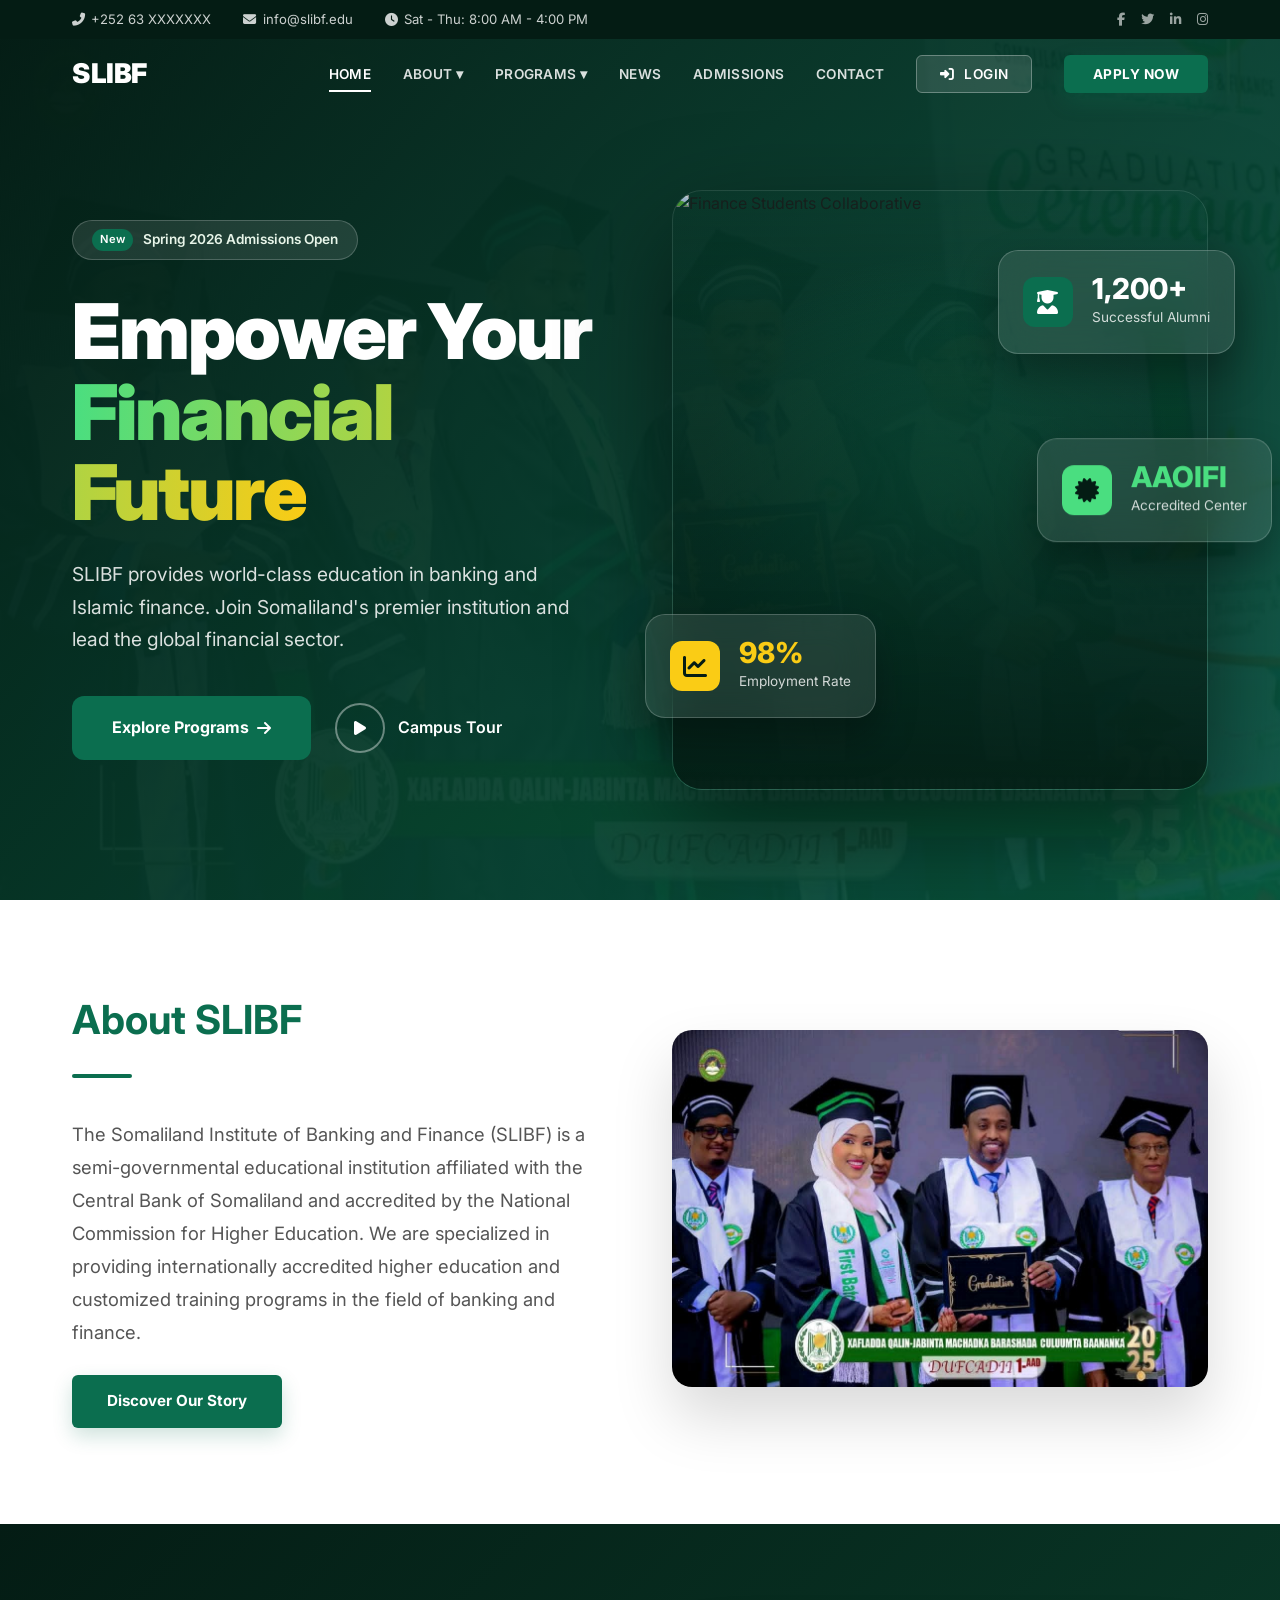
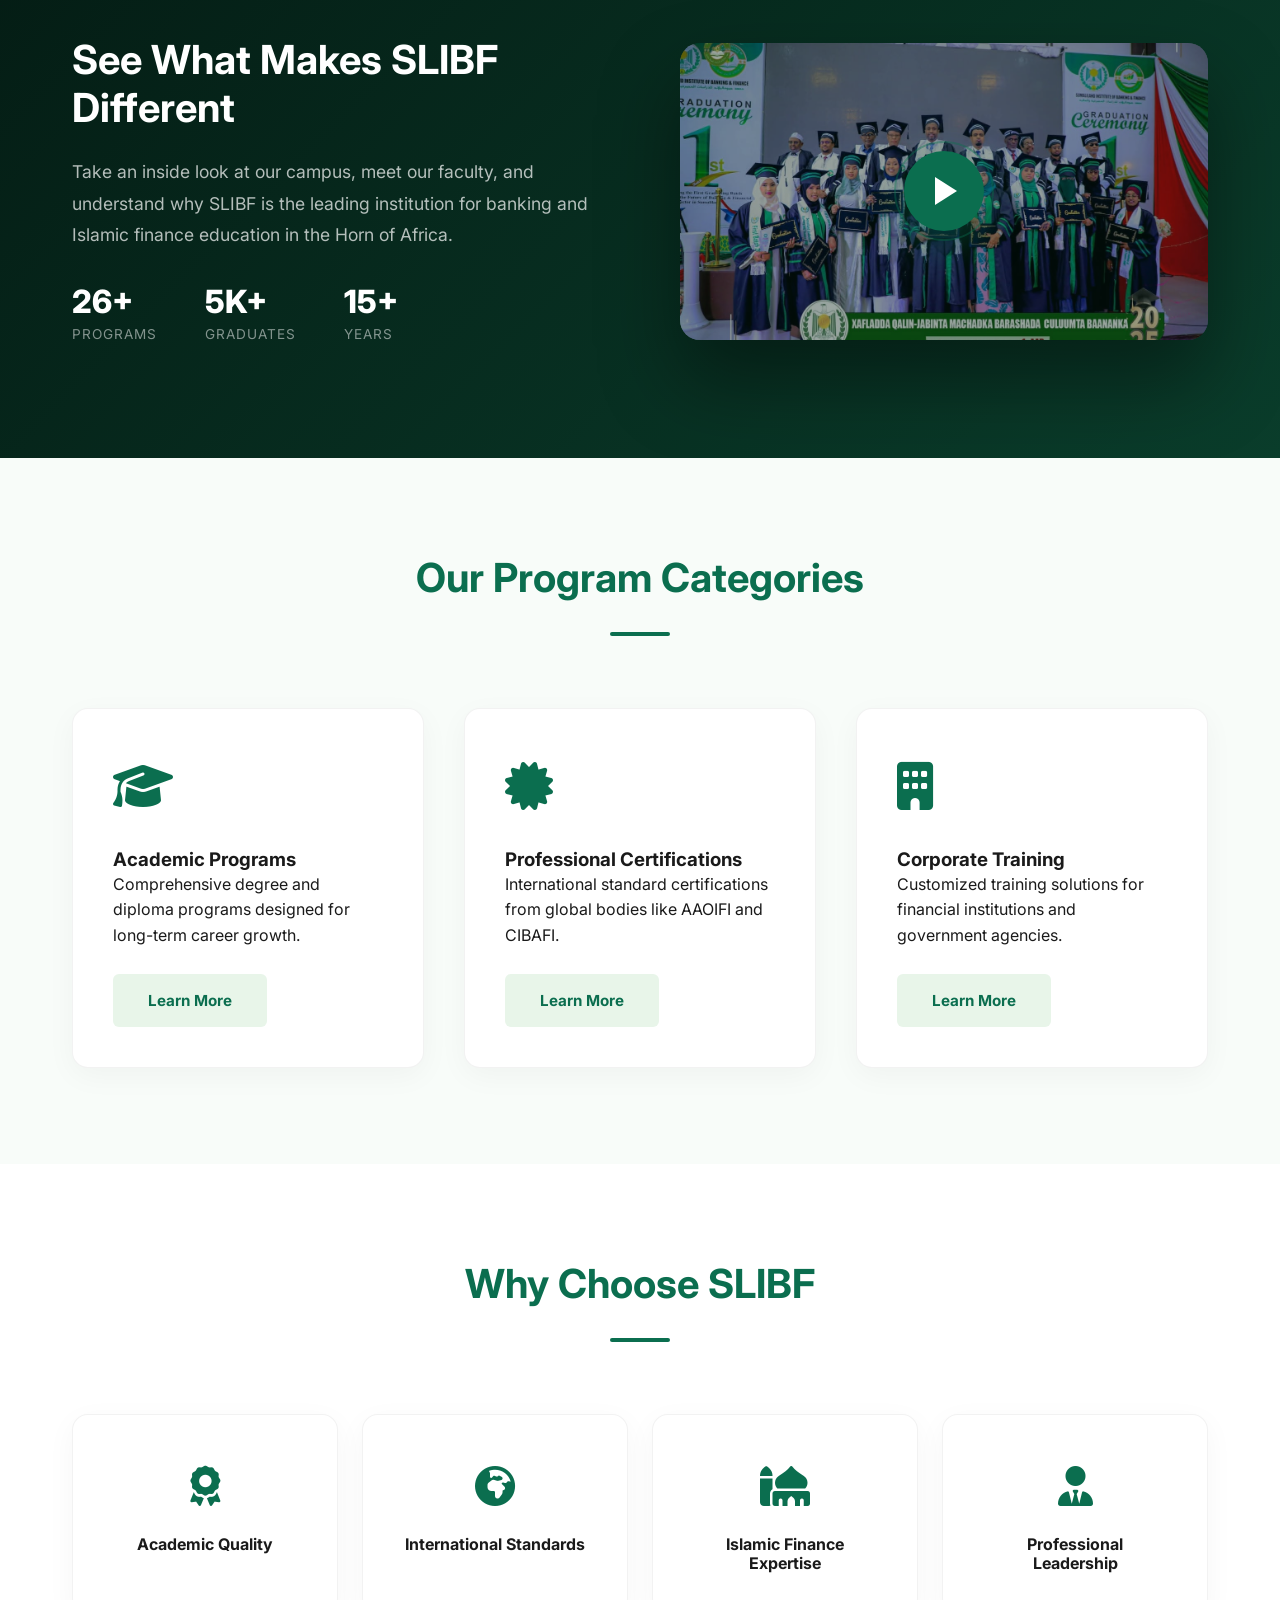
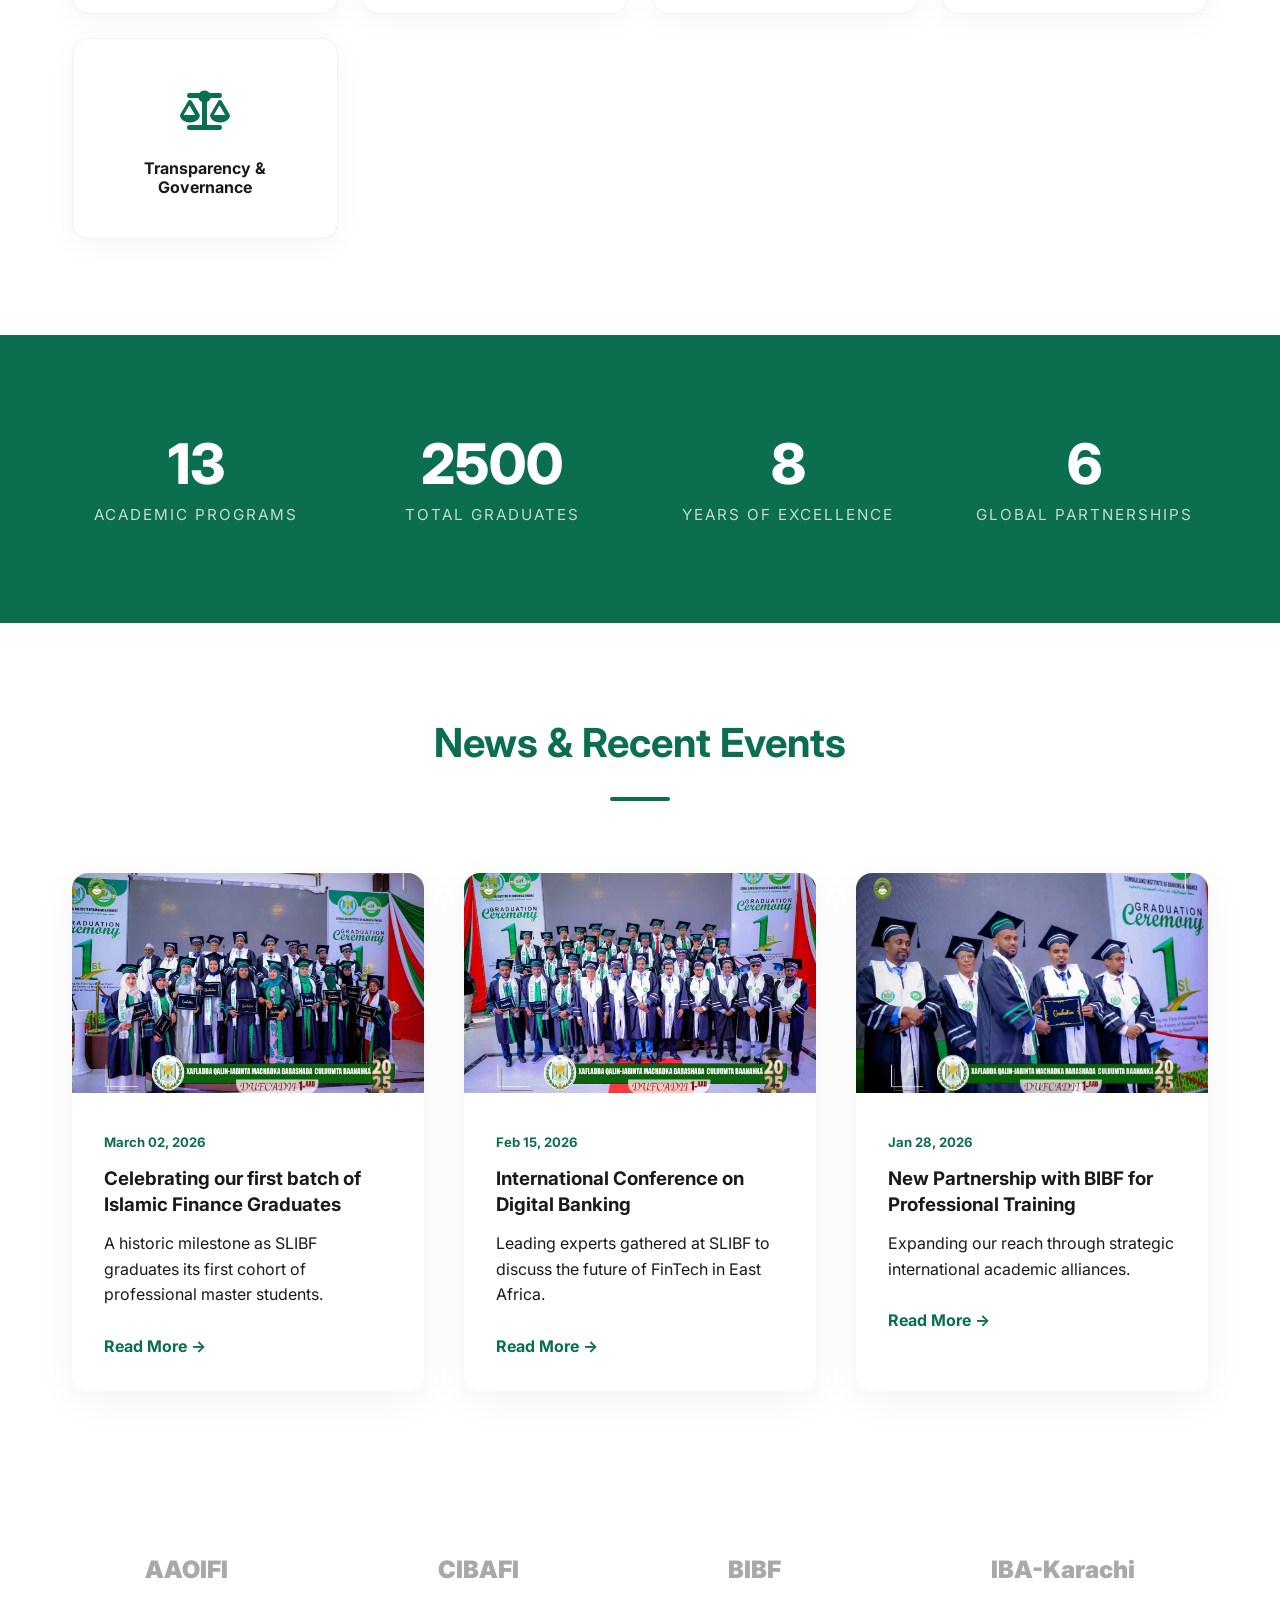
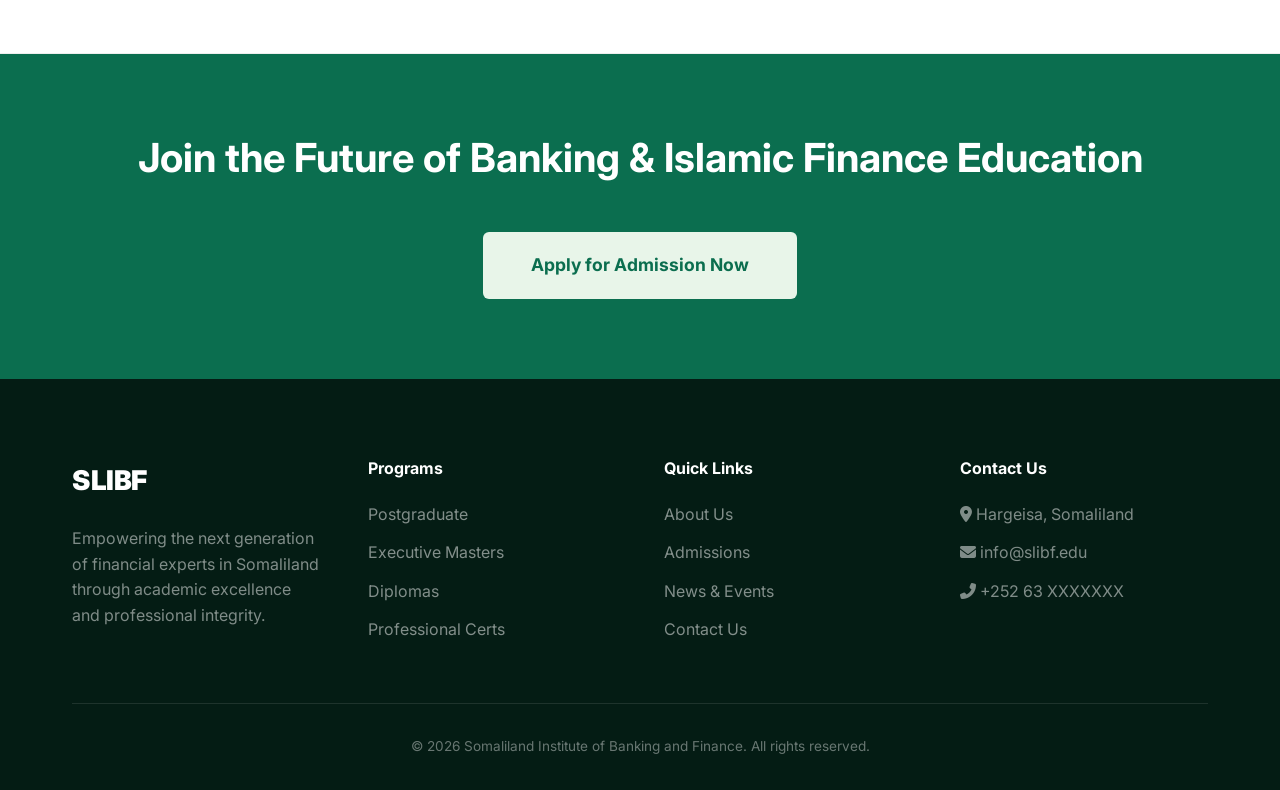
==== index.html @ 8f63d47f "first commit" ====
<!DOCTYPE html>
<html lang="en">

<head>
    <meta charset="UTF-8">
    <meta name="viewport" content="width=device-width, initial-scale=1.0">
    <title>SLIBF | Somaliland Institute of Banking and Finance</title>
    <meta name="description"
        content="Empowering Excellence in Banking & Finance. SLIBF provides professional academic programs and international certifications in Somaliland.">
    <link rel="stylesheet" href="css/style.css">
    <!-- Google Fonts -->
    <link rel="preconnect" href="https://fonts.googleapis.com">
    <link rel="preconnect" href="https://fonts.gstatic.com" crossorigin>
    <link href="https://fonts.googleapis.com/css2?family=Inter:wght@400;500;600;700;800;900&display=swap"
        rel="stylesheet">
    <!-- Font Awesome -->
    <link rel="stylesheet" href="https://cdnjs.cloudflare.com/ajax/libs/font-awesome/6.5.1/css/all.min.css">
</head>

<body>

    <!-- Utility Top Bar -->
    <div class="top-bar">
        <div class="container top-bar-container">
            <div class="top-bar-info">
                <span><i class="fas fa-phone-alt"></i> +252 63 XXXXXXX</span>
                <span><i class="fas fa-envelope"></i> info@slibf.edu</span>
                <span><i class="fas fa-clock"></i> Sat - Thu: 8:00 AM - 4:00 PM</span>
            </div>
            <div class="top-bar-social">
                <a href="#"><i class="fab fa-facebook-f"></i></a>
                <a href="#"><i class="fab fa-twitter"></i></a>
                <a href="#"><i class="fab fa-linkedin-in"></i></a>
                <a href="#"><i class="fab fa-instagram"></i></a>
            </div>
        </div>
    </div>

    <!-- Navigation -->
    <nav>
        <div class="container nav-container">
            <a href="index.html" class="logo">SLIBF</a>

            <div class="hamburger">
                <span></span>
                <span></span>
                <span></span>
            </div>

            <ul class="nav-links">
                <li class="active"><a href="index.html">Home</a></li>
                <li class="dropdown">
                    <a href="about.html">About ▾</a>
                    <ul class="dropdown-menu">
                        <li><a href="about.html#background">Background</a></li>
                        <li><a href="about.html#vision">Vision & Mission</a></li>
                        <li><a href="about.html#values">Core Values</a></li>
                        <li><a href="about.html#leadership">Leadership</a></li>
                    </ul>
                </li>
                <li class="dropdown">
                    <a href="programs.html">Programs ▾</a>
                    <ul class="dropdown-menu">
                        <li><a href="programs.html#featured">Academic Programs</a></li>
                        <li><a href="#">Professional Certifications</a></li>
                        <li><a href="#">Corporate Training</a></li>
                    </ul>
                </li>
                <li><a href="news.html">News</a></li>
                <li><a href="admissions.html">Admissions</a></li>
                <li><a href="contact.html">Contact</a></li>
                <li><a href="system/login.html" class="btn-login"><i class="fas fa-sign-in-alt"></i> Login</a></li>
                <li><a href="admissions.html" class="btn-apply">Apply Now</a></li>
            </ul>
        </div>
    </nav>

    <!-- Modern Dynamic Hero -->
    <header class="hero-modern">
        <!-- Fallback background image overlay -->
        <div class="hero-bg-layer" style="background: url('images/hero_bg.jpg') no-repeat center center/cover;"></div>

        <div class="container hero-modern-grid">
            <div class="hero-content">
                <div class="hero-badge">
                    <span>New</span> Spring 2026 Admissions Open
                </div>
                <h1>Empower Your <br> <span>Financial Future</span></h1>
                <p>SLIBF provides world-class education in banking and Islamic finance. Join Somaliland's premier
                    institution and lead the global financial sector.</p>
                <div class="hero-actions">
                    <a href="programs.html" class="btn-pulse">
                        Explore Programs <i class="fas fa-arrow-right" style="margin-left:0.5rem"></i>
                    </a>
                    <a href="https://www.youtube.com/watch?v=dQw4w9WgXcQ" target="_blank" class="btn-outline-play"
                        title="Watch Campus Tour">
                        <div class="play-icon"><i class="fas fa-play"></i></div>
                        Campus Tour
                    </a>
                </div>
            </div>

            <div class="hero-visual">
                <div class="circle-bg"></div>
                <!-- Main floating graphic using Unsplash finance photo -->
                <div class="hero-img-box">
                    <img src="https://images.unsplash.com/photo-1554224155-8d04cb21cd6c?auto=format&fit=crop&q=80&w=800"
                        alt="Finance Students Collaborative">
                    <div class="hero-img-overlay"></div>
                </div>

                <!-- Floating Glass Cards -->
                <div class="glass-card-float card-1">
                    <div class="g-card-icon" style="background:var(--primary-color);">
                        <i class="fas fa-user-graduate"></i>
                    </div>
                    <div class="stat-box">
                        <h4>1,200+</h4>
                        <p>Successful Alumni</p>
                    </div>
                </div>

                <div class="glass-card-float card-2">
                    <div class="g-card-icon" style="background:#facc15; color:#041c14;">
                        <i class="fas fa-chart-line"></i>
                    </div>
                    <div class="stat-box">
                        <h4 style="color:#facc15;">98%</h4>
                        <p>Employment Rate</p>
                    </div>
                </div>

                <div class="glass-card-float card-3">
                    <div class="g-card-icon" style="background:#4ade80; color:#041c14;">
                        <i class="fas fa-certificate"></i>
                    </div>
                    <div class="stat-box">
                        <h4 style="color:#4ade80;">AAOIFI</h4>
                        <p>Accredited Center</p>
                    </div>
                </div>
            </div>
        </div>
    </header>

    <!-- About Preview -->
    <section class="about-preview">
        <div class="container">
            <div style="display: grid; grid-template-columns: 1fr 1fr; gap: 4rem; align-items: center;">
                <div class="reveal">
                    <div class="section-title" style="text-align: left; margin-bottom: 2rem;">
                        <h2>About SLIBF</h2>
                        <span></span>
                    </div>
                    <p style="font-size: 1.15rem; color: var(--text-muted); line-height: 1.8;">
                        The Somaliland Institute of Banking and Finance (SLIBF) is a semi-governmental educational
                        institution affiliated with the Central Bank of Somaliland and accredited by the National
                        Commission for Higher Education. We are specialized in providing internationally accredited
                        higher education and customized training programs in the field of banking and finance.
                    </p>
                    <br>
                    <a href="about.html" class="btn btn-primary">Discover Our Story</a>
                </div>
                <div class="reveal">
                    <img src="images/about_img.jpg" alt="SLIBF Celebration"
                        style="width: 100%; border-radius: 20px; box-shadow: 0 30px 60px rgba(0,0,0,0.15);">
                </div>
            </div>
        </div>
    </section>

    <!-- Video Section -->
    <section class="video-section">
        <div class="container">
            <div class="video-wrapper">
                <div class="video-text reveal">
                    <h2>See What Makes SLIBF Different</h2>
                    <p>Take an inside look at our campus, meet our faculty, and understand why SLIBF is the leading
                        institution for banking and Islamic finance education in the Horn of Africa.</p>
                    <div class="video-stats">
                        <div class="video-stat">
                            <h3>26+</h3>
                            <p>Programs</p>
                        </div>
                        <div class="video-stat">
                            <h3>5K+</h3>
                            <p>Graduates</p>
                        </div>
                        <div class="video-stat">
                            <h3>15+</h3>
                            <p>Years</p>
                        </div>
                    </div>
                </div>
                <div class="video-container reveal" id="videoPlayer" onclick="playVideo(this)">
                    <img src="images/graduates.jpg" alt="SLIBF Campus Tour" class="video-thumbnail">
                    <div class="video-overlay">
                        <div class="play-btn-ring"></div>
                        <div class="play-btn"></div>
                    </div>
                </div>
            </div>
        </div>
    </section>

    <!-- Program Categories -->
    <section style="background-color: #f8fcf9;">
        <div class="container">
            <div class="section-title">
                <h2>Our Program Categories</h2>
                <span></span>
            </div>
            <div class="news-grid">
                <div class="card reveal">
                    <div class="card-content">
                        <div style="font-size: 3rem; margin-bottom: 1.5rem; color: var(--primary-color);"><i
                                class="fas fa-graduation-cap"></i></div>
                        <h3>Academic Programs</h3>
                        <p>Comprehensive degree and diploma programs designed for long-term career growth.</p>
                        <br>
                        <a href="programs.html" class="btn btn-secondary">Learn More</a>
                    </div>
                </div>
                <div class="card reveal">
                    <div class="card-content">
                        <div style="font-size: 3rem; margin-bottom: 1.5rem; color: var(--primary-color);"><i
                                class="fas fa-certificate"></i></div>
                        <h3>Professional Certifications</h3>
                        <p>International standard certifications from global bodies like AAOIFI and CIBAFI.</p>
                        <br>
                        <a href="#" class="btn btn-secondary">Learn More</a>
                    </div>
                </div>
                <div class="card reveal">
                    <div class="card-content">
                        <div style="font-size: 3rem; margin-bottom: 1.5rem; color: var(--primary-color);"><i
                                class="fas fa-building"></i></div>
                        <h3>Corporate Training</h3>
                        <p>Customized training solutions for financial institutions and government agencies.</p>
                        <br>
                        <a href="#" class="btn btn-secondary">Learn More</a>
                    </div>
                </div>
            </div>
        </div>
    </section>

    <!-- Why Choose SLIBF -->
    <section>
        <div class="container">
            <div class="section-title">
                <h2>Why Choose SLIBF</h2>
                <span></span>
            </div>
            <div class="values-grid">
                <div class="card reveal" style="padding: 2.5rem; text-align: center;">
                    <div style="font-size: 2.5rem; margin-bottom: 1rem; color: var(--primary-color);"><i
                            class="fas fa-award"></i></div>
                    <h4>Academic Quality</h4>
                </div>
                <div class="card reveal" style="padding: 2.5rem; text-align: center;">
                    <div style="font-size: 2.5rem; margin-bottom: 1rem; color: var(--primary-color);"><i
                            class="fas fa-globe-africa"></i></div>
                    <h4>International Standards</h4>
                </div>
                <div class="card reveal" style="padding: 2.5rem; text-align: center;">
                    <div style="font-size: 2.5rem; margin-bottom: 1rem; color: var(--primary-color);"><i
                            class="fas fa-mosque"></i></div>
                    <h4>Islamic Finance Expertise</h4>
                </div>
                <div class="card reveal" style="padding: 2.5rem; text-align: center;">
                    <div style="font-size: 2.5rem; margin-bottom: 1rem; color: var(--primary-color);"><i
                            class="fas fa-user-tie"></i></div>
                    <h4>Professional Leadership</h4>
                </div>
                <div class="card reveal" style="padding: 2.5rem; text-align: center;">
                    <div style="font-size: 2.5rem; margin-bottom: 1rem; color: var(--primary-color);"><i
                            class="fas fa-balance-scale"></i></div>
                    <h4>Transparency & Governance</h4>
                </div>
            </div>
        </div>
    </section>

    <!-- Statistics Section -->
    <section class="stats-section">
        <div class="container">
            <div class="stats-grid">
                <div class="stat-card reveal" data-target="26">
                    <h2 class="count">0</h2>
                    <p>Academic Programs</p>
                </div>
                <div class="stat-card reveal" data-target="5000">
                    <h2 class="count">0</h2>
                    <p>Total Graduates</p>
                </div>
                <div class="stat-card reveal" data-target="15">
                    <h2 class="count">0</h2>
                    <p>Years of Excellence</p>
                </div>
                <div class="stat-card reveal" data-target="12">
                    <h2 class="count">0</h2>
                    <p>Global Partnerships</p>
                </div>
            </div>
        </div>
    </section>

    <!-- News & Events -->
    <section>
        <div class="container">
            <div class="section-title">
                <h2>News & Recent Events</h2>
                <span></span>
            </div>
            <div class="news-grid">
                <article class="news-card reveal">
                    <img src="images/graduates.jpg" class="news-img" alt="Graduation Event">
                    <div class="news-content">
                        <span class="news-date">March 02, 2026</span>
                        <h3>Celebrating our first batch of Islamic Finance Graduates</h3>
                        <p>A historic milestone as SLIBF graduates its first cohort of professional master students.</p>
                        <br>
                        <a href="news.html"
                            style="color: var(--primary-color); font-weight: 700; text-decoration: none;">Read More
                            →</a>
                    </div>
                </article>
                <article class="news-card reveal">
                    <img src="images/faculty.jpg" class="news-img" alt="Conference">
                    <div class="news-content">
                        <span class="news-date">Feb 15, 2026</span>
                        <h3>International Conference on Digital Banking</h3>
                        <p>Leading experts gathered at SLIBF to discuss the future of FinTech in East Africa.</p>
                        <br>
                        <a href="news.html"
                            style="color: var(--primary-color); font-weight: 700; text-decoration: none;">Read More
                            →</a>
                    </div>
                </article>
                <article class="news-card reveal">
                    <img src="images/hero_bg.jpg" class="news-img" alt="Partnership">
                    <div class="news-content">
                        <span class="news-date">Jan 28, 2026</span>
                        <h3>New Partnership with BIBF for Professional Training</h3>
                        <p>Expanding our reach through strategic international academic alliances.</p>
                        <br>
                        <a href="news.html"
                            style="color: var(--primary-color); font-weight: 700; text-decoration: none;">Read More
                            →</a>
                    </div>
                </article>
            </div>
        </div>
    </section>

    <!-- Accreditation -->
    <section class="partners-section">
        <div class="container">
            <div class="partners-flex">
                <div class="partner-logo">AAOIFI</div>
                <div class="partner-logo">CIBAFI</div>
                <div class="partner-logo">BIBF</div>
                <div class="partner-logo">IBA-Karachi</div>
            </div>
        </div>
    </section>

    <!-- CTA Banner -->
    <section style="background-color: var(--primary-color); padding: 5rem 0; color: #fff; text-align: center;">
        <div class="container">
            <h2 style="font-size: 2.5rem; margin-bottom: 1.5rem;">Join the Future of Banking & Islamic Finance Education
            </h2>
            <br>
            <a href="admissions.html" class="btn btn-secondary" style="padding: 1.2rem 3rem; font-size: 1.1rem;">Apply
                for Admission Now</a>
        </div>
    </section>

    <!-- Footer -->
    <footer>
        <div class="container">
            <div class="footer-grid">
                <div class="footer-about">
                    <a href="index.html" class="logo" style="color: #fff;">SLIBF</a>
                    <p style="margin-top: 1.5rem; opacity: 0.7;">Empowering the next generation of financial experts in
                        Somaliland through academic excellence and professional integrity.</p>
                </div>
                <div class="footer-links">
                    <h4>Programs</h4>
                    <ul>
                        <li><a href="programs.html#postgraduate">Postgraduate</a></li>
                        <li><a href="programs.html#executive">Executive Masters</a></li>
                        <li><a href="programs.html#diplomas">Diplomas</a></li>
                        <li><a href="#">Professional Certs</a></li>
                    </ul>
                </div>
                <div class="footer-links">
                    <h4>Quick Links</h4>
                    <ul>
                        <li><a href="about.html">About Us</a></li>
                        <li><a href="admissions.html">Admissions</a></li>
                        <li><a href="news.html">News & Events</a></li>
                        <li><a href="contact.html">Contact Us</a></li>
                    </ul>
                </div>
                <div class="footer-links">
                    <h4>Contact Us</h4>
                    <p style="opacity: 0.7; margin-bottom: 0.8rem;"><i class="fas fa-map-marker-alt"></i> Hargeisa,
                        Somaliland</p>
                    <p style="opacity: 0.7; margin-bottom: 0.8rem;"><i class="fas fa-envelope"></i> info@slibf.edu</p>
                    <p style="opacity: 0.7;"><i class="fas fa-phone-alt"></i> +252 63 XXXXXXX</p>
                </div>
            </div>
            <div class="footer-bottom">
                &copy; 2026 Somaliland Institute of Banking and Finance. All rights reserved.
            </div>
        </div>
    </footer>

    <script src="js/script.js"></script>
</body>

</html>
---- css/style.css ----
/* 
  SLIBF - Main Style Sheet
  Design: Premium Institutional · Executive Level
  Primary Color: #0B6E4F
*/

:root {
    --primary-color: #0B6E4F;
    --primary-dark: #064a35;
    --secondary-color: #ffffff;
    --accent-color: #e8f5e9;
    --text-main: #1a1a1a;
    --text-muted: #555;
    --bg-light: #ffffff;
    --glass-bg: rgba(255, 255, 255, 0.1);
    --glass-border: rgba(255, 255, 255, 0.2);
    --transition: all 0.4s cubic-bezier(0.4, 0, 0.2, 1);
}

* {
    margin: 0;
    padding: 0;
    box-sizing: border-box;
}

html {
    scroll-behavior: smooth;
}

body {
    font-family: 'Inter', -apple-system, BlinkMacSystemFont, 'Segoe UI', Roboto, sans-serif;
    color: var(--text-main);
    background-color: var(--bg-light);
    line-height: 1.6;
    overflow-x: hidden;
}

/* ======================================
   LAYOUT
   ====================================== */
.container {
    max-width: 1200px;
    margin: 0 auto;
    padding: 0 2rem;
}

section {
    padding: 6rem 0;
}

h1,
h2,
h3,
h4 {
    font-weight: 700;
    line-height: 1.2;
}

/* ======================================
   UTILITY TOP BAR (Fixed)
   ====================================== */
.top-bar {
    position: fixed;
    top: 0;
    width: 100%;
    z-index: 1001;
    background-color: #041c14;
    color: rgba(255, 255, 255, 0.8);
    padding: 0.55rem 0;
    font-size: 0.82rem;
    transition: transform 0.4s ease;
}

.top-bar-container {
    display: flex;
    justify-content: space-between;
    align-items: center;
}

.top-bar-info {
    display: flex;
    gap: 2rem;
}

.top-bar-info span {
    display: flex;
    align-items: center;
    gap: 0.4rem;
}

.top-bar-social {
    display: flex;
    gap: 1rem;
}

.top-bar-social a {
    color: rgba(255, 255, 255, 0.6);
    text-decoration: none;
    font-weight: 600;
    transition: var(--transition);
}

.top-bar-social a:hover {
    color: #fff;
}

/* ======================================
   NAVBAR (Fixed, below top-bar)
   ====================================== */
nav {
    position: fixed;
    top: 36px;
    width: 100%;
    z-index: 1000;
    padding: 1rem 0;
    background: transparent;
    transition: all 0.5s cubic-bezier(0.4, 0, 0.2, 1);
}

nav.scrolled {
    top: 0;
    background: rgba(255, 255, 255, 0.98);
    backdrop-filter: blur(20px);
    -webkit-backdrop-filter: blur(20px);
    padding: 0.7rem 0;
    box-shadow: 0 4px 30px rgba(0, 0, 0, 0.06);
}

.nav-container {
    display: flex;
    justify-content: space-between;
    align-items: center;
}

.logo {
    font-size: 1.7rem;
    font-weight: 900;
    color: #ffffff;
    text-decoration: none;
    letter-spacing: -0.5px;
    transition: var(--transition);
    flex-shrink: 0;
}

nav.scrolled .logo {
    color: var(--primary-color);
}

/* Nav Links */
.nav-links {
    display: flex;
    list-style: none;
    gap: 2rem;
    align-items: center;
}

.nav-links>li>a {
    text-decoration: none;
    color: rgba(255, 255, 255, 0.85);
    font-weight: 600;
    font-size: 0.85rem;
    text-transform: uppercase;
    letter-spacing: 0.3px;
    padding: 0.6rem 0;
    transition: var(--transition);
    position: relative;
    white-space: nowrap;
}

.nav-links>li>a::after {
    content: '';
    position: absolute;
    width: 0;
    height: 2px;
    bottom: 0;
    left: 0;
    background-color: #fff;
    transition: var(--transition);
}

.nav-links>li>a:hover::after,
.nav-links>li.active>a::after {
    width: 100%;
}

nav.scrolled .nav-links>li>a {
    color: var(--text-main);
}

nav.scrolled .nav-links>li>a::after {
    background-color: var(--primary-color);
}

.nav-links>li>a:hover,
.nav-links>li.active>a {
    color: #fff;
}

nav.scrolled .nav-links>li>a:hover,
nav.scrolled .nav-links>li.active>a {
    color: var(--primary-color);
}

/* Dropdown Logic */
.dropdown {
    position: relative;
}

.dropdown-menu {
    position: absolute;
    top: calc(100% + 10px);
    left: -10px;
    background: #fff;
    min-width: 260px;
    box-shadow: 0 20px 60px rgba(0, 0, 0, 0.12);
    border-radius: 10px;
    padding: 0.8rem 0;
    opacity: 0;
    visibility: hidden;
    transform: translateY(10px);
    transition: all 0.3s cubic-bezier(0.4, 0, 0.2, 1);
    list-style: none;
    border-top: 3px solid var(--primary-color);
    z-index: 999;
}

.dropdown:hover .dropdown-menu {
    opacity: 1;
    visibility: visible;
    transform: translateY(0);
}

.dropdown-menu li a {
    padding: 0.75rem 1.5rem;
    display: block;
    color: var(--text-muted) !important;
    font-size: 0.85rem;
    text-transform: none !important;
    font-weight: 500;
    letter-spacing: 0 !important;
    text-decoration: none;
    transition: var(--transition);
}

.dropdown-menu li a::after {
    display: none !important;
}

.dropdown-menu li a:hover {
    background: var(--accent-color);
    color: var(--primary-color) !important;
    padding-left: 2rem;
}

/* Login Button in Nav */
.btn-login {
    background-color: rgba(255, 255, 255, 0.12) !important;
    color: #fff !important;
    padding: 0.65rem 1.4rem !important;
    border-radius: 6px;
    font-weight: 600 !important;
    border: 1px solid rgba(255, 255, 255, 0.3) !important;
    transition: var(--transition);
    text-transform: uppercase !important;
    letter-spacing: 0.5px !important;
    backdrop-filter: blur(5px);
}

.btn-login:hover {
    background-color: rgba(255, 255, 255, 0.25) !important;
    border-color: rgba(255, 255, 255, 0.5) !important;
}

.btn-login i {
    margin-right: 0.4rem;
}

nav.scrolled .btn-login {
    background-color: transparent !important;
    color: var(--primary-color) !important;
    border: 1px solid var(--primary-color) !important;
}

nav.scrolled .btn-login:hover {
    background-color: var(--primary-color) !important;
    color: #fff !important;
}

.btn-login::after {
    display: none !important;
}

/* Apply Now CTA Button in Nav */
.btn-apply {
    background-color: var(--primary-color) !important;
    color: #fff !important;
    padding: 0.7rem 1.8rem !important;
    border-radius: 6px;
    font-weight: 700 !important;
    box-shadow: 0 8px 20px rgba(11, 110, 79, 0.25);
    transition: var(--transition);
    border: none;
    text-transform: uppercase !important;
    letter-spacing: 0.5px !important;
}

.btn-apply:hover {
    transform: translateY(-2px);
    box-shadow: 0 12px 30px rgba(11, 110, 79, 0.45);
    background-color: #0d835e !important;
}

.btn-apply::after {
    display: none !important;
}

/* ======================================
   MOBILE MENU
   ====================================== */
.hamburger {
    display: none;
    cursor: pointer;
    flex-direction: column;
    gap: 5px;
}

.hamburger span {
    display: block;
    width: 28px;
    height: 3px;
    background-color: #fff;
    border-radius: 3px;
    transition: var(--transition);
}

nav.scrolled .hamburger span {
    background-color: var(--primary-color);
}

/* ======================================
   HERO SECTION (Modern Dynamic)
   ====================================== */
.hero-modern {
    position: relative;
    min-height: 100vh;
    display: flex;
    align-items: center;
    overflow: hidden;
    background: #041c14;
    padding-top: 80px;
    /* Space for nav */
}

.hero-bg-layer {
    position: absolute;
    inset: 0;
    opacity: 0.25;
}

.hero-modern::before {
    content: '';
    position: absolute;
    inset: 0;
    background: linear-gradient(135deg, rgba(4, 28, 20, 0.98) 0%, rgba(11, 110, 79, 0.7) 100%);
    z-index: 1;
}

.hero-modern-grid {
    position: relative;
    z-index: 2;
    display: grid;
    grid-template-columns: 1fr 1fr;
    gap: 4rem;
    align-items: center;
}

.hero-content {
    color: #fff;
    animation: fadeUp 1s ease forwards;
}

.hero-badge {
    display: inline-flex;
    align-items: center;
    gap: 0.6rem;
    background: rgba(255, 255, 255, 0.1);
    backdrop-filter: blur(10px);
    border: 1px solid rgba(255, 255, 255, 0.2);
    padding: 0.5rem 1.2rem;
    border-radius: 50px;
    font-size: 0.85rem;
    font-weight: 600;
    margin-bottom: 2rem;
    color: var(--accent-color);
}

.hero-badge span {
    background: var(--primary-color);
    padding: 2px 8px;
    border-radius: 20px;
    font-size: 0.7rem;
    color: #fff;
}

.hero-content h1 {
    font-size: 4.8rem;
    font-weight: 900;
    line-height: 1.05;
    margin-bottom: 1.5rem;
    letter-spacing: -2px;
}

.hero-content h1 span {
    background: linear-gradient(90deg, #4ade80, #facc15);
    -webkit-background-clip: text;
    background-clip: text;
    -webkit-text-fill-color: transparent;
}

.hero-content p {
    font-size: 1.2rem;
    color: rgba(255, 255, 255, 0.85);
    margin-bottom: 2.5rem;
    line-height: 1.7;
    max-width: 500px;
}

.hero-actions {
    display: flex;
    gap: 1.5rem;
    align-items: center;
}

.btn-pulse {
    position: relative;
    display: inline-flex;
    align-items: center;
    background: var(--primary-color);
    color: #fff;
    padding: 1.2rem 2.5rem;
    border-radius: 12px;
    font-weight: 700;
    text-decoration: none;
    transition: all 0.3s;
    overflow: hidden;
}

.btn-pulse:hover {
    transform: translateY(-3px);
    box-shadow: 0 15px 30px rgba(11, 110, 79, 0.4);
    background: #0d835e;
    color: #fff;
}

.btn-outline-play {
    display: inline-flex;
    align-items: center;
    gap: 0.8rem;
    color: #fff;
    text-decoration: none;
    font-weight: 600;
    transition: var(--transition);
}

.btn-outline-play .play-icon {
    width: 50px;
    height: 50px;
    border-radius: 50%;
    border: 2px solid rgba(255, 255, 255, 0.4);
    display: flex;
    align-items: center;
    justify-content: center;
    transition: var(--transition);
}

.btn-outline-play:hover {
    color: #4ade80;
}

.btn-outline-play:hover .play-icon {
    border-color: #4ade80;
    box-shadow: 0 0 20px rgba(74, 222, 128, 0.4);
}

.hero-visual {
    position: relative;
    height: 600px;
    display: flex;
    justify-content: center;
    align-items: center;
}

.hero-visual .circle-bg {
    position: absolute;
    width: 480px;
    height: 480px;
    border-radius: 50%;
    background: radial-gradient(circle, rgba(11, 110, 79, 0.45) 0%, transparent 70%);
    animation: breathe 6s infinite alternate;
}

.hero-img-box {
    width: 100%;
    height: 100%;
    border-radius: 30px;
    overflow: hidden;
    position: relative;
    z-index: 2;
    border: 1px solid rgba(255, 255, 255, 0.1);
    box-shadow: 0 40px 100px rgba(0, 0, 0, 0.5);
}

.hero-img-box img {
    width: 100%;
    height: 100%;
    object-fit: cover;
    opacity: 0.8;
}

.hero-img-overlay {
    position: absolute;
    inset: 0;
    background: linear-gradient(0deg, rgba(4, 28, 20, 0.9) 0%, transparent 100%);
}

.glass-card-float {
    position: absolute;
    background: rgba(255, 255, 255, 0.1);
    backdrop-filter: blur(20px);
    border: 1px solid rgba(255, 255, 255, 0.2);
    border-radius: 20px;
    padding: 1.5rem;
    color: #fff;
    display: flex;
    align-items: center;
    gap: 1.2rem;
    box-shadow: 0 20px 40px rgba(0, 0, 0, 0.3);
    animation: float 4s infinite ease-in-out alternate;
    z-index: 5;
}

.g-card-icon {
    width: 50px;
    height: 50px;
    border-radius: 12px;
    display: flex;
    align-items: center;
    justify-content: center;
    font-size: 1.5rem;
}

.glass-card-float.card-1 {
    top: 10%;
    right: -5%;
    animation-delay: 0s;
}

.glass-card-float.card-2 {
    bottom: 12%;
    left: -5%;
    animation-delay: -2s;
}

.glass-card-float.card-3 {
    top: 50%;
    right: -12%;
    transform: translateY(-50%);
    animation-delay: -1s;
}

.stat-box h4 {
    font-size: 1.8rem;
    font-weight: 800;
    color: #fff;
    line-height: 1;
    margin-bottom: 0.2rem;
}

.stat-box p {
    font-size: 0.85rem;
    color: rgba(255, 255, 255, 0.8);
    margin: 0;
    white-space: nowrap;
}

@keyframes float {
    0% {
        transform: translateY(0px);
    }

    100% {
        transform: translateY(-15px);
    }
}

@keyframes fadeUp {
    from {
        opacity: 0;
        transform: translateY(30px);
    }

    to {
        opacity: 1;
        transform: translateY(0);
    }
}

@keyframes breathe {
    from {
        transform: scale(1);
        opacity: 0.5;
    }

    to {
        transform: scale(1.1);
        opacity: 1;
    }
}

@media(max-width: 992px) {
    .hero-modern {
        padding-bottom: 4rem;
    }

    .hero-modern-grid {
        grid-template-columns: 1fr;
        text-align: center;
    }

    .hero-content {
        display: flex;
        flex-direction: column;
        align-items: center;
    }

    .hero-content h1 {
        font-size: 3.5rem;
    }

    .hero-content p {
        margin: 0 auto 2.5rem;
    }

    .hero-actions {
        justify-content: center;
    }

    .hero-visual {
        display: none;
    }
}

/* ======================================
   INNER PAGE HERO
   ====================================== */
.page-hero {
    padding: 10rem 0 5rem;
    background: linear-gradient(rgba(4, 28, 20, 0.92), rgba(4, 28, 20, 0.85)), url('../images/hero_bg.jpg') center/cover;
    color: white;
    text-align: center;
}

.page-hero h1 {
    font-size: 3rem;
}

.breadcrumb {
    margin-top: 1.2rem;
    font-size: 0.9rem;
    opacity: 0.7;
}

.breadcrumb a {
    color: white;
    text-decoration: none;
}

/* ======================================
   SECTION HEADINGS
   ====================================== */
.section-title {
    text-align: center;
    margin-bottom: 4rem;
}

.section-title h2 {
    font-size: 2.5rem;
    color: var(--primary-color);
    margin-bottom: 1rem;
}

.section-title span {
    display: inline-block;
    width: 60px;
    height: 4px;
    background: var(--primary-color);
    border-radius: 2px;
}

/* ======================================
   BUTTONS
   ====================================== */
.btn {
    display: inline-block;
    padding: 0.9rem 2.2rem;
    border-radius: 6px;
    font-weight: 700;
    text-decoration: none;
    transition: var(--transition);
    border: none;
    cursor: pointer;
    font-size: 0.95rem;
}

.btn-primary {
    background: var(--primary-color);
    color: #fff;
    box-shadow: 0 8px 20px rgba(11, 110, 79, 0.2);
}

.btn-primary:hover {
    transform: translateY(-3px);
    box-shadow: 0 12px 30px rgba(11, 110, 79, 0.4);
    background: #0d835e;
}

.btn-secondary {
    background: var(--accent-color);
    color: var(--primary-color);
}

.btn-secondary:hover {
    background: var(--primary-color);
    color: #fff;
    transform: translateY(-3px);
}

/* ======================================
   CARDS
   ====================================== */
.card-grid {
    display: grid;
    grid-template-columns: repeat(auto-fit, minmax(300px, 1fr));
    gap: 2rem;
}

.card {
    background: white;
    border-radius: 16px;
    box-shadow: 0 8px 30px rgba(0, 0, 0, 0.04);
    transition: var(--transition);
    border: 1px solid rgba(0, 0, 0, 0.05);
    overflow: hidden;
}

.card:hover {
    transform: translateY(-8px);
    box-shadow: 0 20px 50px rgba(0, 0, 0, 0.1);
}

.card-content {
    padding: 2.5rem;
}

/* ======================================
   VALUES GRID
   ====================================== */
.values-grid {
    display: grid;
    grid-template-columns: repeat(auto-fit, minmax(220px, 1fr));
    gap: 1.5rem;
}

/* ======================================
   STATS
   ====================================== */
.stats-section {
    background: var(--primary-color);
    color: white;
    padding: 6rem 0;
}

.stats-grid {
    display: grid;
    grid-template-columns: repeat(auto-fit, minmax(200px, 1fr));
    gap: 3rem;
    text-align: center;
}

.stat-card h2 {
    font-size: 3.5rem;
    font-weight: 800;
    margin-bottom: 0.3rem;
}

.stat-card p {
    font-size: 0.95rem;
    opacity: 0.75;
    text-transform: uppercase;
    letter-spacing: 2px;
}

/* ======================================
   PARTNERS / ACCREDITATION
   ====================================== */
.partners-section {
    padding: 4rem 0;
    background: #fff;
    border-bottom: 1px solid #eee;
}

.partners-flex {
    display: flex;
    justify-content: space-around;
    align-items: center;
    flex-wrap: wrap;
    gap: 4rem;
    opacity: 0.5;
    filter: grayscale(1);
    transition: var(--transition);
}

.partners-flex:hover {
    opacity: 1;
    filter: grayscale(0);
}

.partner-logo {
    font-weight: 900;
    font-size: 1.5rem;
    color: var(--text-muted);
}

/* ======================================
   NEWS CARDS
   ====================================== */
.news-grid {
    display: grid;
    grid-template-columns: repeat(auto-fit, minmax(320px, 1fr));
    gap: 2.5rem;
}

.news-card {
    background: #fff;
    border-radius: 16px;
    overflow: hidden;
    box-shadow: 0 10px 40px rgba(0, 0, 0, 0.05);
    transition: var(--transition);
}

.news-card:hover {
    transform: translateY(-8px);
}

.news-img {
    width: 100%;
    height: 220px;
    object-fit: cover;
}

.news-content {
    padding: 2rem;
}

.news-date {
    font-size: 0.82rem;
    color: var(--primary-color);
    font-weight: 700;
    margin-bottom: 0.8rem;
    display: block;
}

.news-card h3 {
    margin-bottom: 0.8rem;
    line-height: 1.4;
}

/* ======================================
   PROGRAM DETAIL CARDS (Programs Page)
   ====================================== */
.program-feature-grid {
    display: grid;
    grid-template-columns: repeat(auto-fit, minmax(360px, 1fr));
    gap: 3rem;
    margin-bottom: 5rem;
}

.program-detail-card {
    background: #fff;
    border-radius: 20px;
    overflow: hidden;
    box-shadow: 0 15px 50px rgba(0, 0, 0, 0.06);
    transition: var(--transition);
    border: 1px solid #f0f0f0;
}

.program-detail-card:hover {
    transform: translateY(-10px);
    box-shadow: 0 25px 60px rgba(11, 110, 79, 0.1);
}

.program-card-img-wrapper {
    position: relative;
    overflow: hidden;
    height: 240px;
}

.program-card-img-wrapper img {
    width: 100%;
    height: 100%;
    object-fit: cover;
    transition: transform 0.6s ease;
}

.program-detail-card:hover .program-card-img-wrapper img {
    transform: scale(1.08);
}

.program-tag {
    position: absolute;
    top: 1.2rem;
    right: 1.2rem;
    background: var(--primary-color);
    color: white;
    padding: 0.4rem 1rem;
    border-radius: 50px;
    font-size: 0.75rem;
    font-weight: 700;
    letter-spacing: 1px;
    text-transform: uppercase;
}

.program-detail-content {
    padding: 2.5rem;
}

.program-detail-content h3 {
    font-size: 1.35rem;
    margin-bottom: 0.8rem;
    color: var(--text-main);
}

.program-detail-content p {
    color: var(--text-muted);
    line-height: 1.7;
    font-size: 0.95rem;
    margin-bottom: 1.5rem;
}

.program-features {
    list-style: none;
    margin-bottom: 1.5rem;
}

.program-features li {
    display: flex;
    align-items: center;
    gap: 0.8rem;
    margin-bottom: 0.6rem;
    font-size: 0.88rem;
    color: var(--text-main);
}

.program-features li::before {
    content: '✓';
    color: var(--primary-color);
    font-weight: 900;
    font-size: 1rem;
}

/* ======================================
   FORM STYLES (Shared)
   ====================================== */
.form-group {
    margin-bottom: 1.5rem;
}

.form-group label {
    display: block;
    margin-bottom: 0.5rem;
    font-weight: 600;
    color: var(--text-main);
    font-size: 0.9rem;
}

.form-control {
    width: 100%;
    padding: 0.9rem 1.2rem;
    border: 2px solid #eee;
    border-radius: 10px;
    font-family: inherit;
    font-size: 0.95rem;
    transition: var(--transition);
    outline: none;
}

.form-control:focus {
    border-color: var(--primary-color);
    box-shadow: 0 0 0 4px rgba(11, 110, 79, 0.08);
}

.error {
    border-color: #e74c3c !important;
}

.error-msg {
    color: #e74c3c;
    font-size: 0.82rem;
    margin-top: 0.3rem;
    display: block;
    min-height: 1rem;
}

/* ======================================
   VIDEO SECTION
   ====================================== */
.video-section {
    background: linear-gradient(135deg, #041c14 0%, #0a3d2b 100%);
    padding: 7rem 0;
    position: relative;
    overflow: hidden;
}

.video-wrapper {
    display: grid;
    grid-template-columns: 1fr 1fr;
    gap: 5rem;
    align-items: center;
}

.video-text h2 {
    color: #fff;
    font-size: 2.5rem;
    margin-bottom: 1.5rem;
    line-height: 1.2;
}

.video-text p {
    color: rgba(255, 255, 255, 0.7);
    font-size: 1.1rem;
    line-height: 1.8;
    margin-bottom: 2rem;
}

.video-stats {
    display: flex;
    gap: 3rem;
    margin-top: 2rem;
}

.video-stat h3 {
    color: #fff;
    font-size: 2rem;
    font-weight: 800;
}

.video-stat p {
    color: rgba(255, 255, 255, 0.5);
    font-size: 0.85rem;
    text-transform: uppercase;
    letter-spacing: 1px;
    margin-bottom: 0;
}

.video-container {
    position: relative;
    border-radius: 20px;
    overflow: hidden;
    box-shadow: 0 40px 80px rgba(0, 0, 0, 0.4);
    aspect-ratio: 16 / 9;
    cursor: pointer;
}

.video-thumbnail {
    width: 100%;
    height: 100%;
    object-fit: cover;
    transition: transform 0.6s ease;
}

.video-container:hover .video-thumbnail {
    transform: scale(1.05);
}

.video-overlay {
    position: absolute;
    top: 0;
    left: 0;
    width: 100%;
    height: 100%;
    background: rgba(4, 28, 20, 0.4);
    display: flex;
    align-items: center;
    justify-content: center;
    transition: var(--transition);
}

.video-container:hover .video-overlay {
    background: rgba(4, 28, 20, 0.2);
}

.play-btn {
    width: 80px;
    height: 80px;
    background: var(--primary-color);
    border-radius: 50%;
    display: flex;
    align-items: center;
    justify-content: center;
    transition: var(--transition);
    box-shadow: 0 15px 40px rgba(11, 110, 79, 0.5);
}

.play-btn::after {
    content: '';
    display: block;
    width: 0;
    height: 0;
    border-top: 14px solid transparent;
    border-bottom: 14px solid transparent;
    border-left: 22px solid #fff;
    margin-left: 4px;
}

.video-container:hover .play-btn {
    transform: scale(1.15);
    box-shadow: 0 20px 50px rgba(11, 110, 79, 0.7);
}

.play-btn-ring {
    position: absolute;
    width: 100px;
    height: 100px;
    border: 2px solid rgba(11, 110, 79, 0.4);
    border-radius: 50%;
    animation: playRing 2s ease-out infinite;
}

@keyframes playRing {
    0% {
        transform: scale(1);
        opacity: 1;
    }

    100% {
        transform: scale(1.6);
        opacity: 0;
    }
}

/* Video iframe when active */
.video-container iframe {
    position: absolute;
    top: 0;
    left: 0;
    width: 100%;
    height: 100%;
    border: none;
}

@media (max-width: 968px) {
    .video-wrapper {
        grid-template-columns: 1fr;
        gap: 3rem;
    }

    .video-text h2 {
        font-size: 2rem;
    }

    .video-stats {
        gap: 2rem;
    }
}

/* ======================================
   FOOTER
   ====================================== */
footer {
    background-color: #041c14;
    color: rgba(255, 255, 255, 0.7);
    padding: 5rem 0 2rem;
    margin-top: 0;
}

.footer-grid {
    display: grid;
    grid-template-columns: repeat(auto-fit, minmax(220px, 1fr));
    gap: 3rem;
    margin-bottom: 3rem;
}

.footer-about h3 {
    margin-bottom: 1.5rem;
    color: #fff;
}

.footer-links h4 {
    margin-bottom: 1.5rem;
    color: #fff;
}

.footer-links ul {
    list-style: none;
}

.footer-links ul li {
    margin-bottom: 0.8rem;
}

.footer-links ul li a {
    text-decoration: none;
    color: rgba(255, 255, 255, 0.5);
    transition: var(--transition);
}

.footer-links ul li a:hover {
    color: #fff;
    padding-left: 5px;
}

.footer-bottom {
    text-align: center;
    padding-top: 2rem;
    border-top: 1px solid rgba(255, 255, 255, 0.1);
    color: rgba(255, 255, 255, 0.4);
    font-size: 0.85rem;
}

/* ======================================
   ANIMATIONS
   ====================================== */
@keyframes fadeInUp {
    from {
        opacity: 0;
        transform: translateY(30px);
    }

    to {
        opacity: 1;
        transform: translateY(0);
    }
}

.reveal {
    opacity: 0;
    transform: translateY(30px);
    transition: all 0.8s ease-out;
}

.reveal.active {
    opacity: 1;
    transform: translateY(0);
}

/* ======================================
   RESPONSIVE
   ====================================== */
@media (max-width: 968px) {
    .nav-links {
        display: none;
    }

    .hamburger {
        display: flex;
    }

    .nav-links.active {
        display: flex;
        flex-direction: column;
        position: fixed;
        top: 0;
        left: 0;
        width: 100%;
        height: 100vh;
        background: #fff;
        justify-content: center;
        align-items: center;
        gap: 2rem;
        z-index: 9999;
    }

    .nav-links.active>li>a {
        color: var(--text-main) !important;
        font-size: 1.1rem;
    }

    .hero-elite {
        padding: 4rem 1.5rem;
    }

    .elite-glass-card {
        padding: 3rem 1.5rem;
        border-radius: 20px;
    }

    .elite-glass-card h1 {
        font-size: 2.2rem;
        letter-spacing: -1px;
    }

    .elite-glass-card p {
        font-size: 1rem;
        margin-bottom: 2rem;
    }

    .btn-elite-primary,
    .btn-elite-outline {
        width: 100%;
        padding: 1rem;
        text-align: center;
    }

    .top-bar-info {
        gap: 0.8rem;
        font-size: 0.72rem;
    }

    .page-hero {
        padding: 8rem 0 3rem;
    }

    .page-hero h1 {
        font-size: 2rem;
    }

    .program-feature-grid {
        grid-template-columns: 1fr;
    }
}

@media (max-width: 580px) {
    .top-bar-info span:nth-child(3) {
        display: none;
    }

    .container {
        padding: 0 1rem;
    }

    section {
        padding: 4rem 0;
    }

    .section-title h2 {
        font-size: 1.8rem;
    }
}
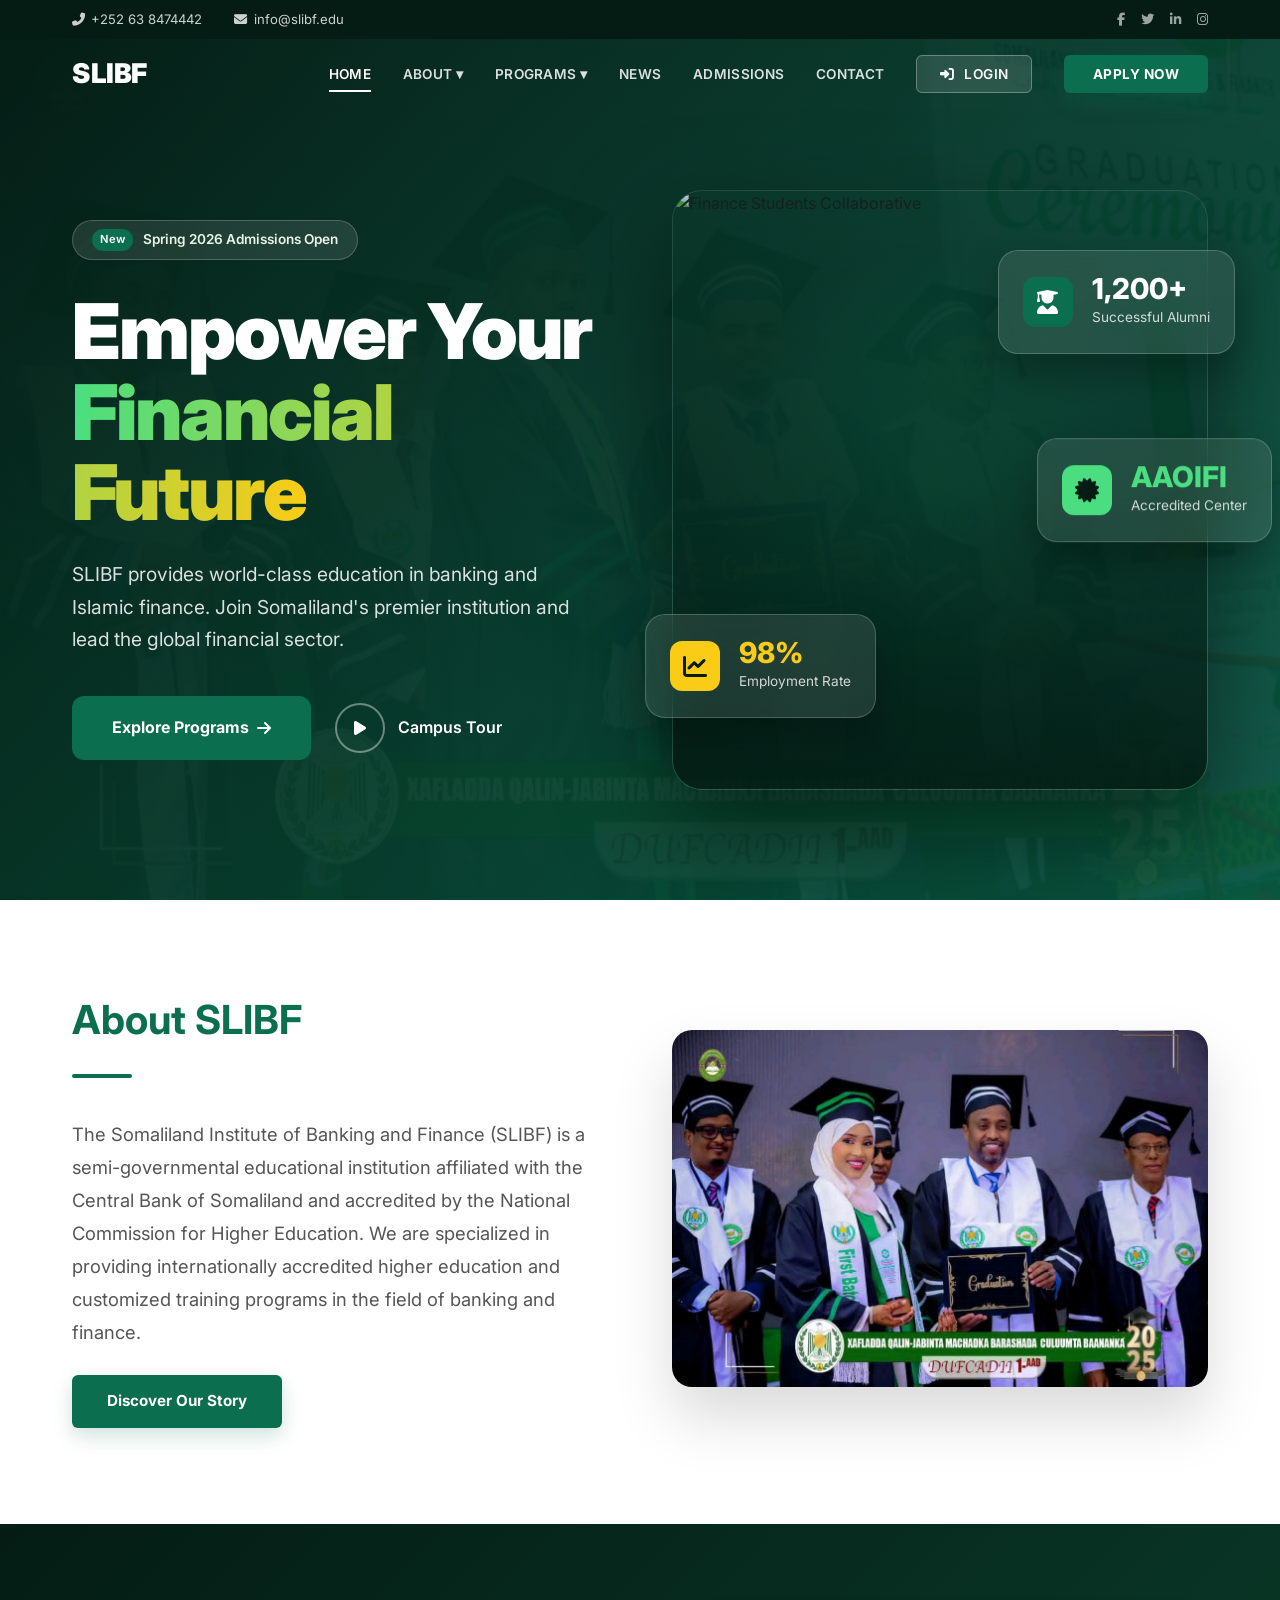
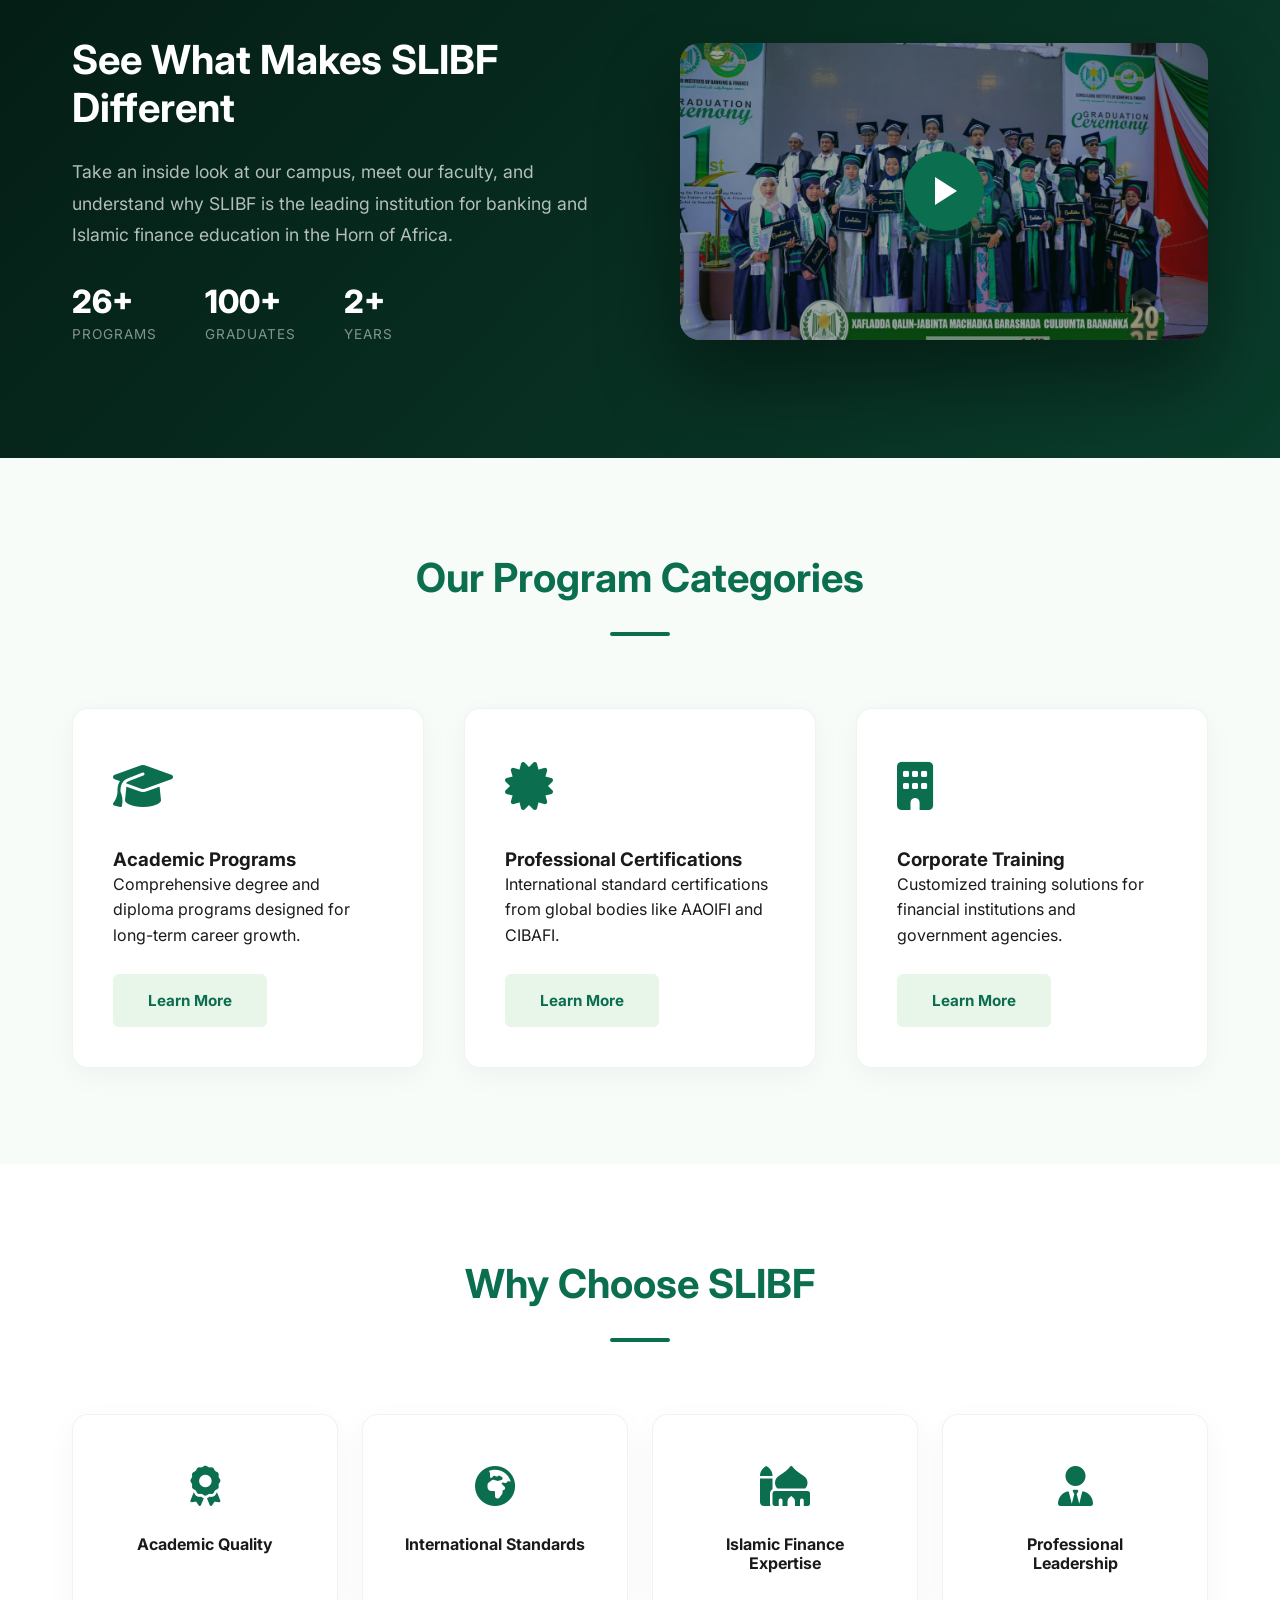
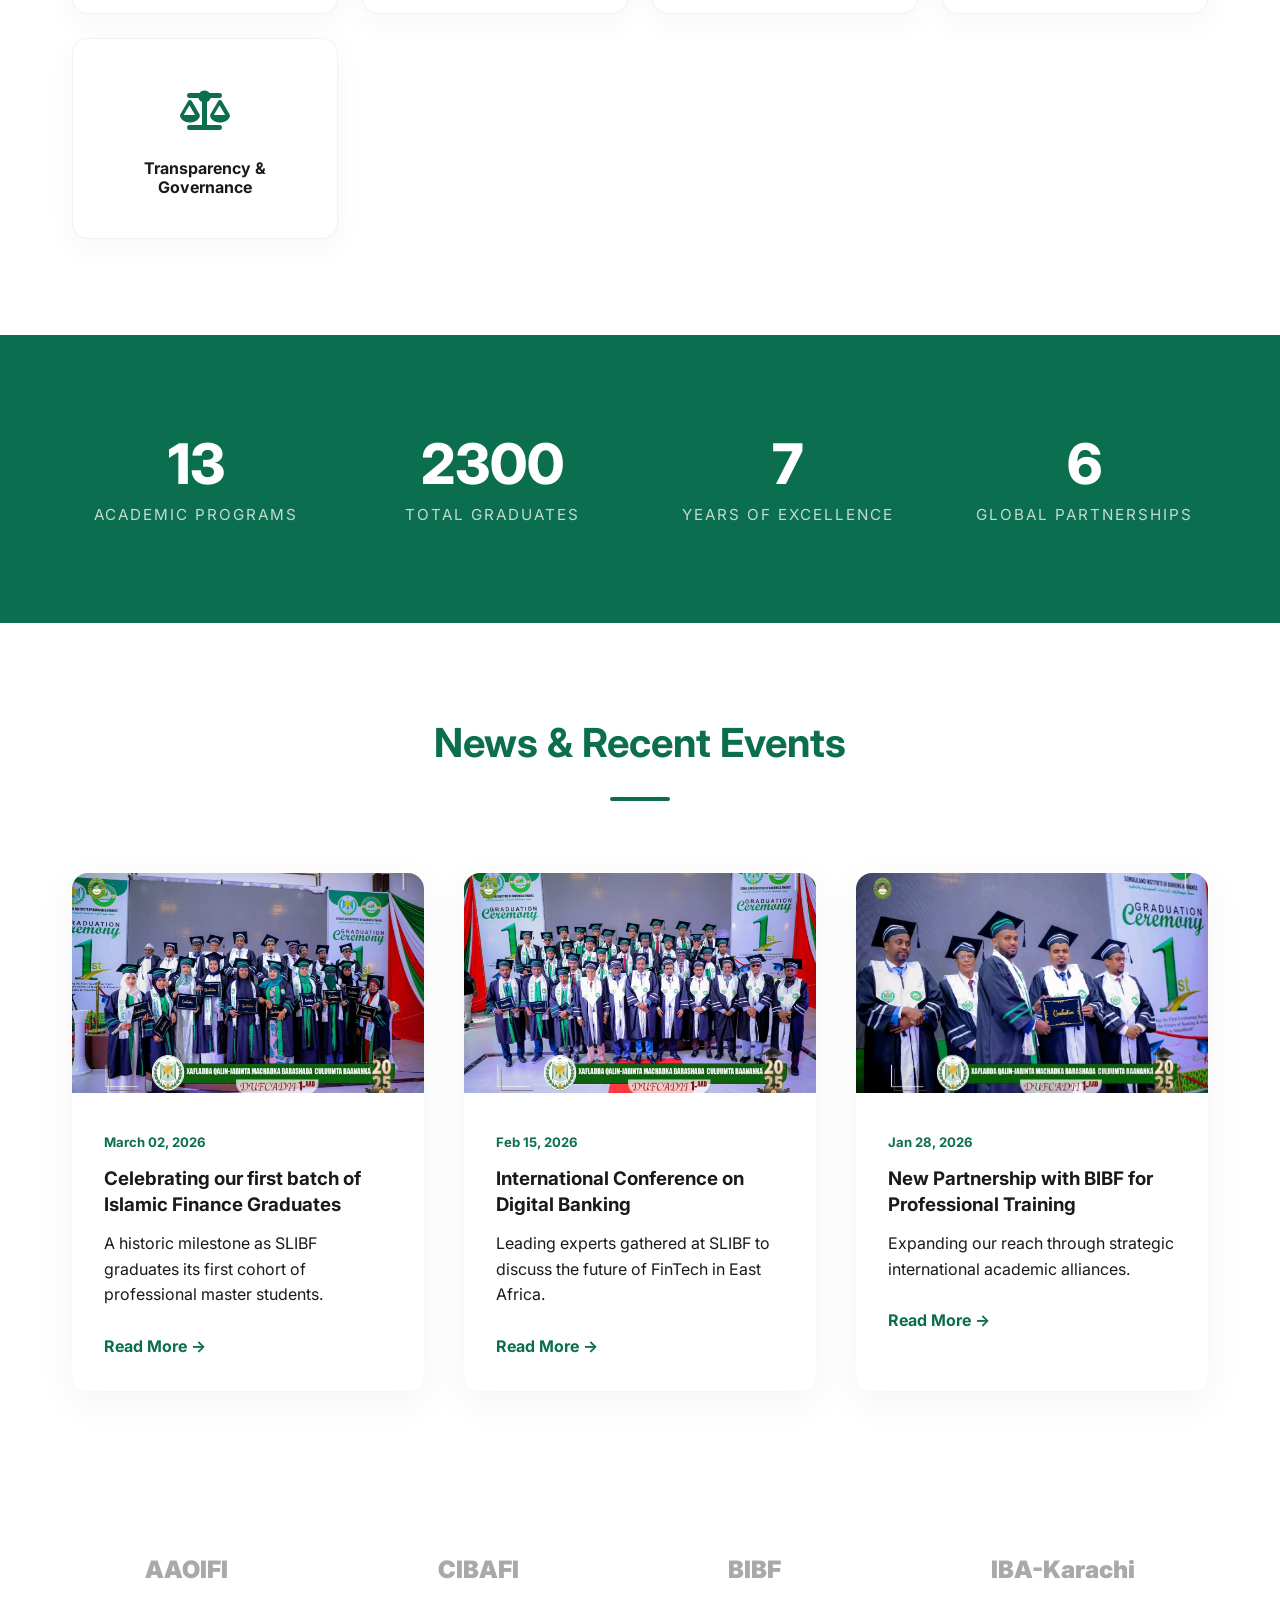
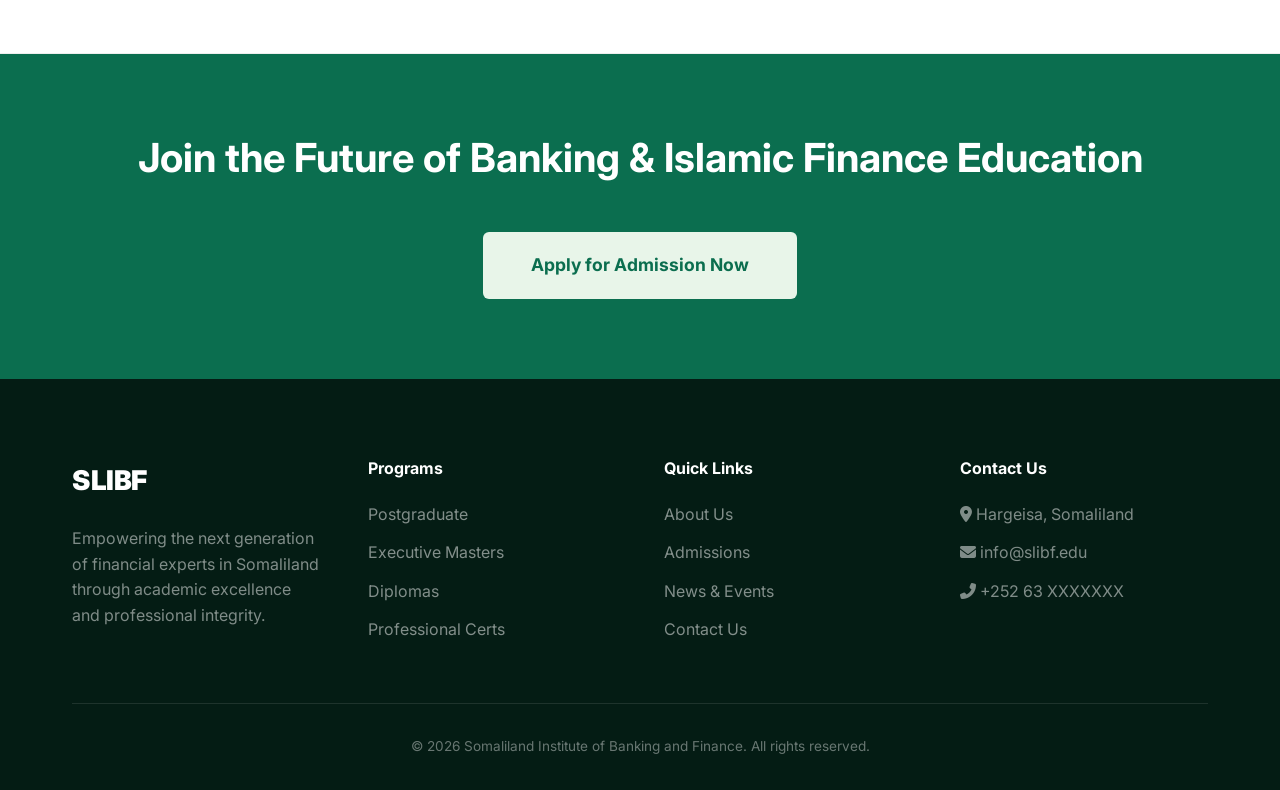
==== commit f7e08509: "waxban ka bdly" ====
--- a/index.html
+++ b/index.html
@@ -23,16 +23,18 @@
     <div class="top-bar">
         <div class="container top-bar-container">
             <div class="top-bar-info">
-                <span><i class="fas fa-phone-alt"></i> +252 63 XXXXXXX</span>
+                <span><i class="fas fa-phone-alt"></i> +252 63 8474442</span>
                 <span><i class="fas fa-envelope"></i> info@slibf.edu</span>
-                <span><i class="fas fa-clock"></i> Sat - Thu: 8:00 AM - 4:00 PM</span>
-            </div>
-            <div class="top-bar-social">
-                <a href="#"><i class="fab fa-facebook-f"></i></a>
-                <a href="#"><i class="fab fa-twitter"></i></a>
-                <a href="#"><i class="fab fa-linkedin-in"></i></a>
-                <a href="#"><i class="fab fa-instagram"></i></a>
-            </div>
+                
+            </div>
+           <div class="top-bar-social">
+    <a href="https://www.facebook.com/share/182cvNQaNG/?mibextid=wwXIfr" target="_blank">
+        <i class="fab fa-facebook-f"></i>
+    </a>
+    <a href="#"><i class="fab fa-twitter"></i></a>
+    <a href="#"><i class="fab fa-linkedin-in"></i></a>
+    <a href="#"><i class="fab fa-instagram"></i></a>
+</div>
         </div>
     </div>
 
@@ -92,7 +94,7 @@
                     <a href="programs.html" class="btn-pulse">
                         Explore Programs <i class="fas fa-arrow-right" style="margin-left:0.5rem"></i>
                     </a>
-                    <a href="https://www.youtube.com/watch?v=dQw4w9WgXcQ" target="_blank" class="btn-outline-play"
+                    <a href=https://www.facebook.com/share/v/1Ah1qxzQ1P/ target="_blank" class="btn-outline-play"
                         title="Watch Campus Tour">
                         <div class="play-icon"><i class="fas fa-play"></i></div>
                         Campus Tour
@@ -183,11 +185,11 @@
                             <p>Programs</p>
                         </div>
                         <div class="video-stat">
-                            <h3>5K+</h3>
+                            <h3>100+</h3>
                             <p>Graduates</p>
                         </div>
                         <div class="video-stat">
-                            <h3>15+</h3>
+                            <h3>2+</h3>
                             <p>Years</p>
                         </div>
                     </div>
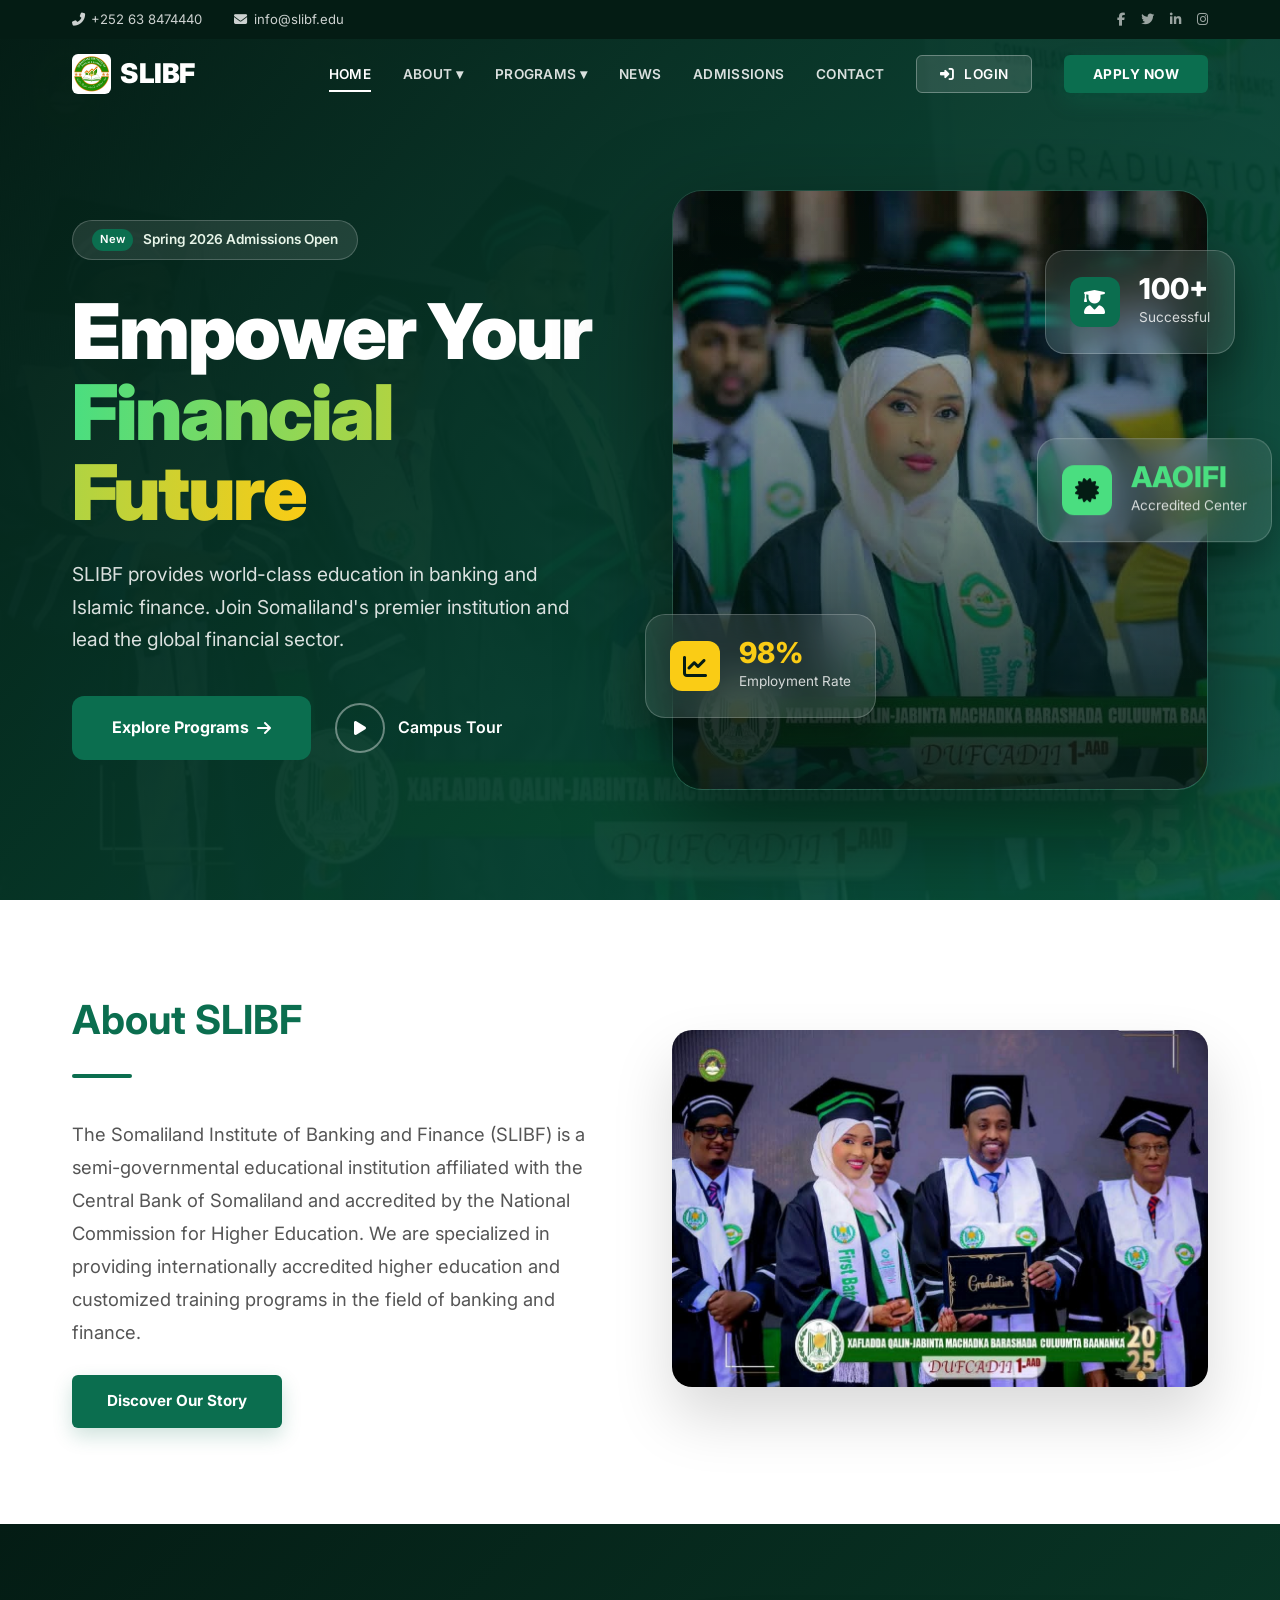
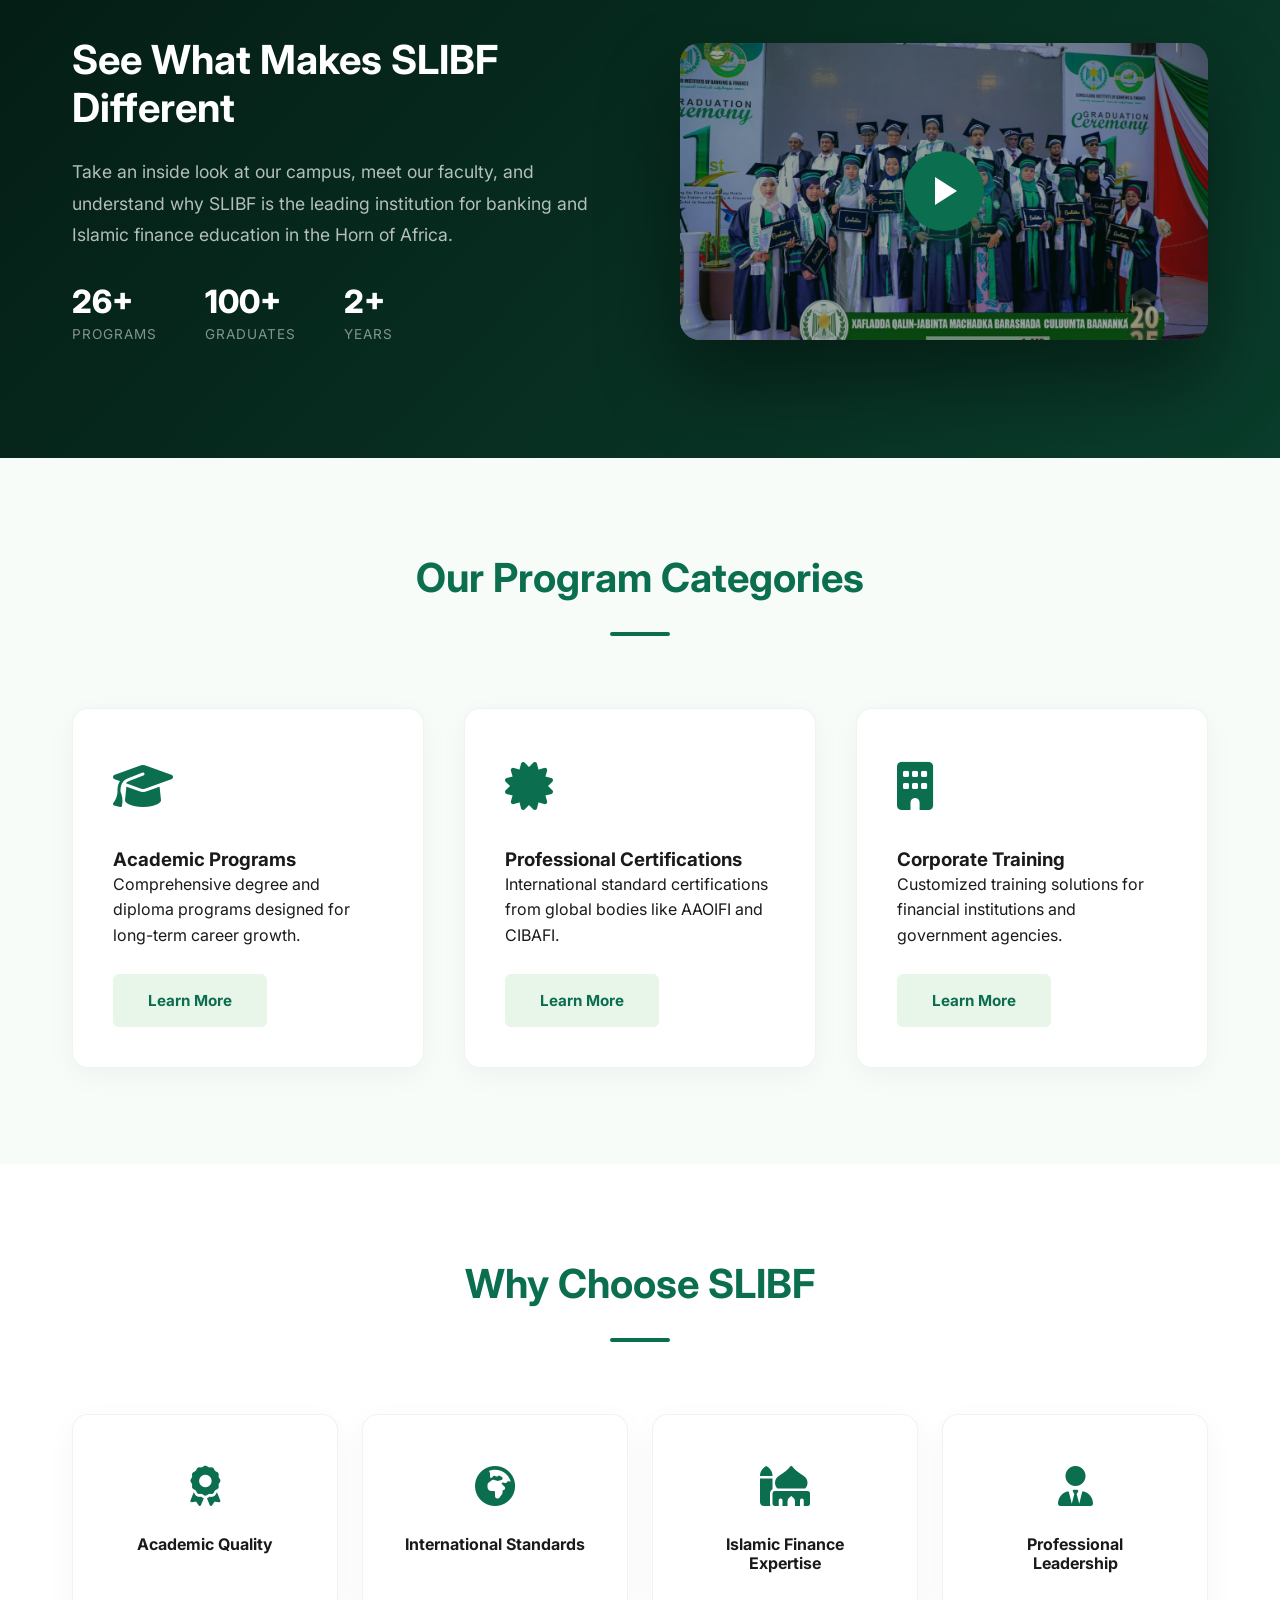
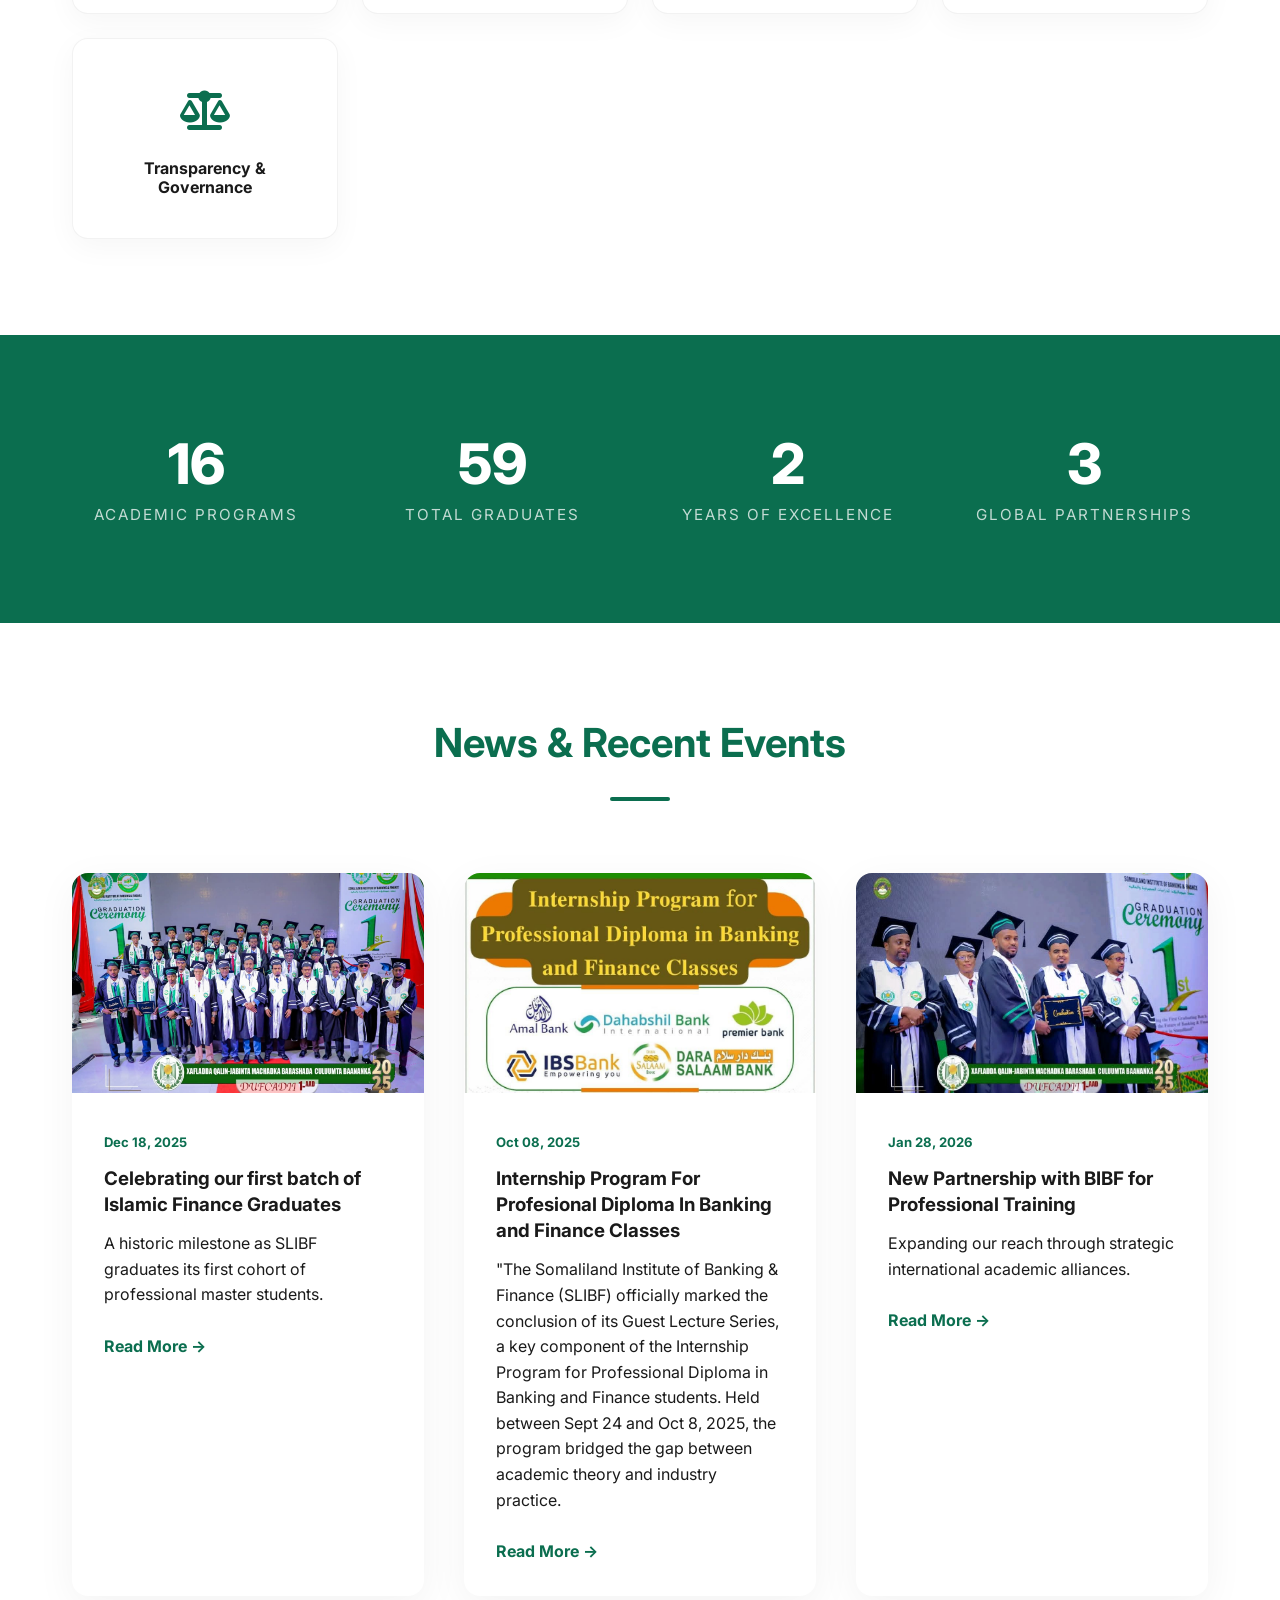
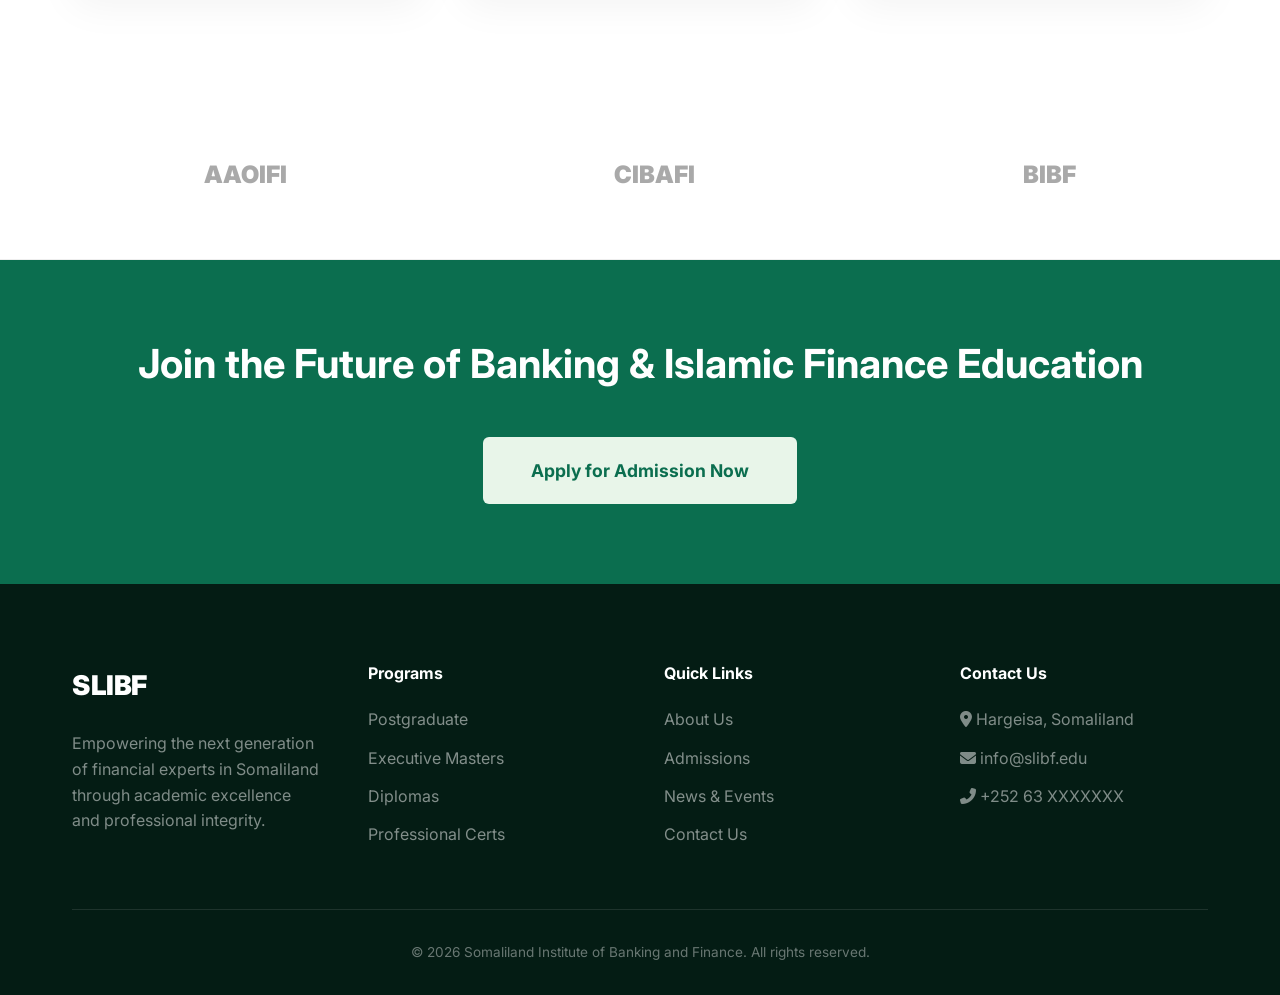
==== commit c9bdf3a7: "little change" ====
--- a/index.html
+++ b/index.html
@@ -23,25 +23,28 @@
     <div class="top-bar">
         <div class="container top-bar-container">
             <div class="top-bar-info">
-                <span><i class="fas fa-phone-alt"></i> +252 63 8474442</span>
+                <span><i class="fas fa-phone-alt"></i> +252 63 8474440</span>
                 <span><i class="fas fa-envelope"></i> info@slibf.edu</span>
-                
-            </div>
-           <div class="top-bar-social">
-    <a href="https://www.facebook.com/share/182cvNQaNG/?mibextid=wwXIfr" target="_blank">
-        <i class="fab fa-facebook-f"></i>
-    </a>
-    <a href="#"><i class="fab fa-twitter"></i></a>
-    <a href="#"><i class="fab fa-linkedin-in"></i></a>
-    <a href="#"><i class="fab fa-instagram"></i></a>
-</div>
+
+            </div>
+            <div class="top-bar-social">
+                <a href="https://www.facebook.com/share/182cvNQaNG/?mibextid=wwXIfr" target="_blank">
+                    <i class="fab fa-facebook-f"></i>
+                </a>
+                <a href="#"><i class="fab fa-twitter"></i></a>
+                <a href="#"><i class="fab fa-linkedin-in"></i></a>
+                <a href="#"><i class="fab fa-instagram"></i></a>
+            </div>
         </div>
     </div>
 
     <!-- Navigation -->
     <nav>
         <div class="container nav-container">
-            <a href="index.html" class="logo">SLIBF</a>
+            <a href="index.html" class="logo">
+                <img src="images/logo institute.jpeg" alt="SLIBF Logo">
+                SLIBF
+            </a>
 
             <div class="hamburger">
                 <span></span>
@@ -94,8 +97,9 @@
                     <a href="programs.html" class="btn-pulse">
                         Explore Programs <i class="fas fa-arrow-right" style="margin-left:0.5rem"></i>
                     </a>
-                    <a href=https://www.facebook.com/share/v/1Ah1qxzQ1P/ target="_blank" class="btn-outline-play"
-                        title="Watch Campus Tour">
+                    <a href="#video-section"
+                        onclick="var vp = document.getElementById('videoPlayer'); if(!vp.querySelector('video')) vp.click();"
+                        class="btn-outline-play" title="Watch Campus Tour">
                         <div class="play-icon"><i class="fas fa-play"></i></div>
                         Campus Tour
                     </a>
@@ -106,8 +110,8 @@
                 <div class="circle-bg"></div>
                 <!-- Main floating graphic using Unsplash finance photo -->
                 <div class="hero-img-box">
-                    <img src="https://images.unsplash.com/photo-1554224155-8d04cb21cd6c?auto=format&fit=crop&q=80&w=800"
-                        alt="Finance Students Collaborative">
+                    <img src="images/event.jpg">
+                    alt="Finance Students Collaborative">
                     <div class="hero-img-overlay"></div>
                 </div>
 
@@ -117,8 +121,8 @@
                         <i class="fas fa-user-graduate"></i>
                     </div>
                     <div class="stat-box">
-                        <h4>1,200+</h4>
-                        <p>Successful Alumni</p>
+                        <h4>100+</h4>
+                        <p>Successful </p>
                     </div>
                 </div>
 
@@ -172,7 +176,7 @@
     </section>
 
     <!-- Video Section -->
-    <section class="video-section">
+    <section class="video-section" id="video-section">
         <div class="container">
             <div class="video-wrapper">
                 <div class="video-text reveal">
@@ -194,7 +198,7 @@
                         </div>
                     </div>
                 </div>
-                <div class="video-container reveal" id="videoPlayer" onclick="playVideo(this)">
+                <div class="video-container reveal" id="videoPlayer" onmouseenter="playVideo(this)">
                     <img src="images/graduates.jpg" alt="SLIBF Campus Tour" class="video-thumbnail">
                     <div class="video-overlay">
                         <div class="play-btn-ring"></div>
@@ -230,7 +234,7 @@
                         <h3>Professional Certifications</h3>
                         <p>International standard certifications from global bodies like AAOIFI and CIBAFI.</p>
                         <br>
-                        <a href="#" class="btn btn-secondary">Learn More</a>
+                        <a href="programs.html" class="btn btn-secondary">Learn More</a>
                     </div>
                 </div>
                 <div class="card reveal">
@@ -240,7 +244,7 @@
                         <h3>Corporate Training</h3>
                         <p>Customized training solutions for financial institutions and government agencies.</p>
                         <br>
-                        <a href="#" class="btn btn-secondary">Learn More</a>
+                        <a href="programs.html" class="btn btn-secondary">Learn More</a>
                     </div>
                 </div>
             </div>
@@ -292,15 +296,15 @@
                     <h2 class="count">0</h2>
                     <p>Academic Programs</p>
                 </div>
-                <div class="stat-card reveal" data-target="5000">
+                <div class="stat-card reveal" data-target="100">
                     <h2 class="count">0</h2>
                     <p>Total Graduates</p>
                 </div>
-                <div class="stat-card reveal" data-target="15">
+                <div class="stat-card reveal" data-target="2">
                     <h2 class="count">0</h2>
                     <p>Years of Excellence</p>
                 </div>
-                <div class="stat-card reveal" data-target="12">
+                <div class="stat-card reveal" data-target="4">
                     <h2 class="count">0</h2>
                     <p>Global Partnerships</p>
                 </div>
@@ -317,9 +321,9 @@
             </div>
             <div class="news-grid">
                 <article class="news-card reveal">
-                    <img src="images/graduates.jpg" class="news-img" alt="Graduation Event">
+                    <img src="images/faculty.jpg" class="news-img" alt="Graduation Event">
                     <div class="news-content">
-                        <span class="news-date">March 02, 2026</span>
+                        <span class="news-date">Dec 18, 2025</span>
                         <h3>Celebrating our first batch of Islamic Finance Graduates</h3>
                         <p>A historic milestone as SLIBF graduates its first cohort of professional master students.</p>
                         <br>
@@ -329,11 +333,14 @@
                     </div>
                 </article>
                 <article class="news-card reveal">
-                    <img src="images/faculty.jpg" class="news-img" alt="Conference">
+                    <img src="images/internship pic.jpeg" class="news-img" alt="Conference">
                     <div class="news-content">
-                        <span class="news-date">Feb 15, 2026</span>
-                        <h3>International Conference on Digital Banking</h3>
-                        <p>Leading experts gathered at SLIBF to discuss the future of FinTech in East Africa.</p>
+                        <span class="news-date">Oct 08, 2025</span>
+                        <h3>Internship Program For Profesional Diploma In Banking and Finance Classes </h3>
+                        <p>"The Somaliland Institute of Banking & Finance (SLIBF) officially marked the conclusion of
+                            its Guest Lecture Series, a key component of the Internship Program for Professional Diploma
+                            in Banking and Finance students. Held between Sept 24 and Oct 8, 2025, the program bridged
+                            the gap between academic theory and industry practice.</p>
                         <br>
                         <a href="news.html"
                             style="color: var(--primary-color); font-weight: 700; text-decoration: none;">Read More
@@ -363,7 +370,7 @@
                 <div class="partner-logo">AAOIFI</div>
                 <div class="partner-logo">CIBAFI</div>
                 <div class="partner-logo">BIBF</div>
-                <div class="partner-logo">IBA-Karachi</div>
+                <!-- <div class="partner-logo">IBA-Karachi</div> -->
             </div>
         </div>
     </section>
--- a/css/style.css
+++ b/css/style.css
@@ -140,6 +140,16 @@
     letter-spacing: -0.5px;
     transition: var(--transition);
     flex-shrink: 0;
+    display: flex;
+    align-items: center;
+    gap: 0.6rem;
+}
+
+.logo img {
+    height: 40px;
+    width: auto;
+    border-radius: 6px;
+    object-fit: contain;
 }
 
 nav.scrolled .logo {
@@ -1345,4 +1355,17 @@
     .section-title h2 {
         font-size: 1.8rem;
     }
+}
+
+/* Form Responsive Grid */
+.form-grid-2 {
+    display: grid;
+    grid-template-columns: 1fr 1fr;
+    gap: 1.5rem;
+}
+
+@media (max-width: 768px) {
+    .form-grid-2 {
+        grid-template-columns: 1fr;
+    }
 }
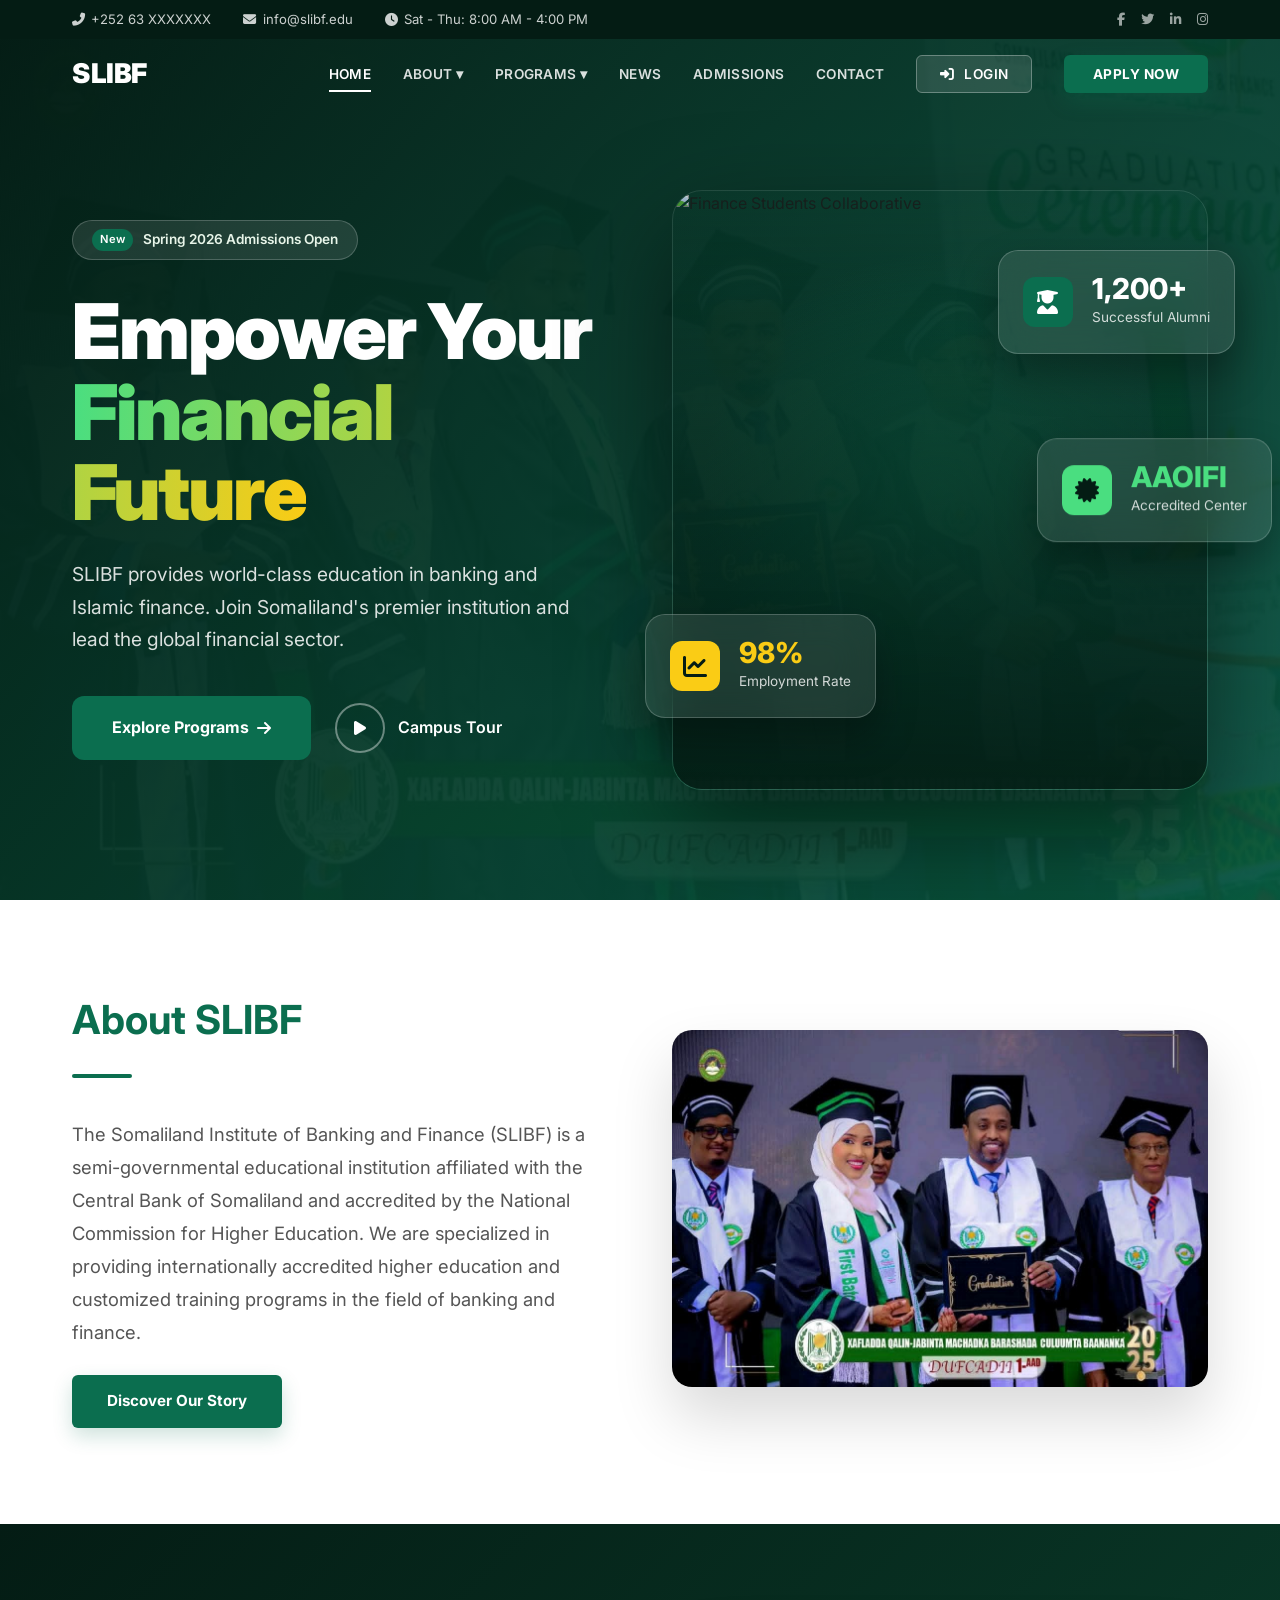
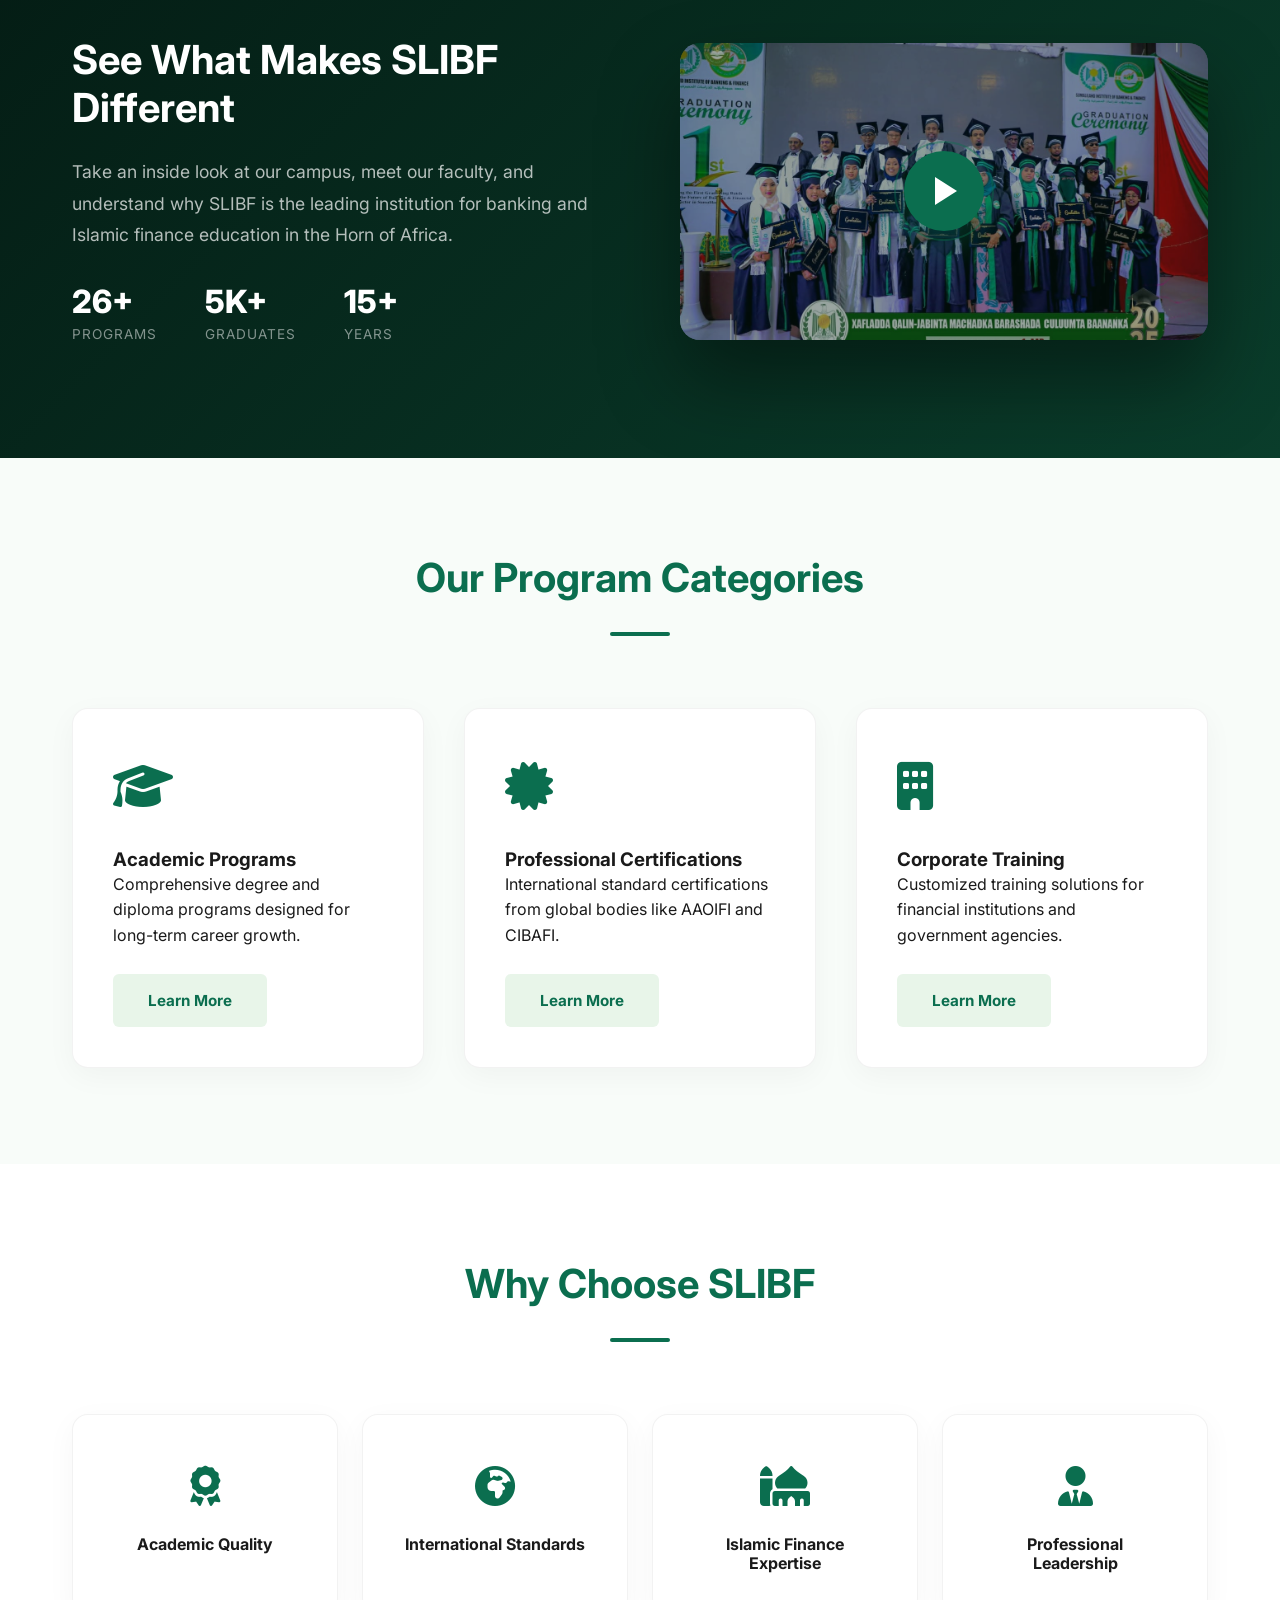
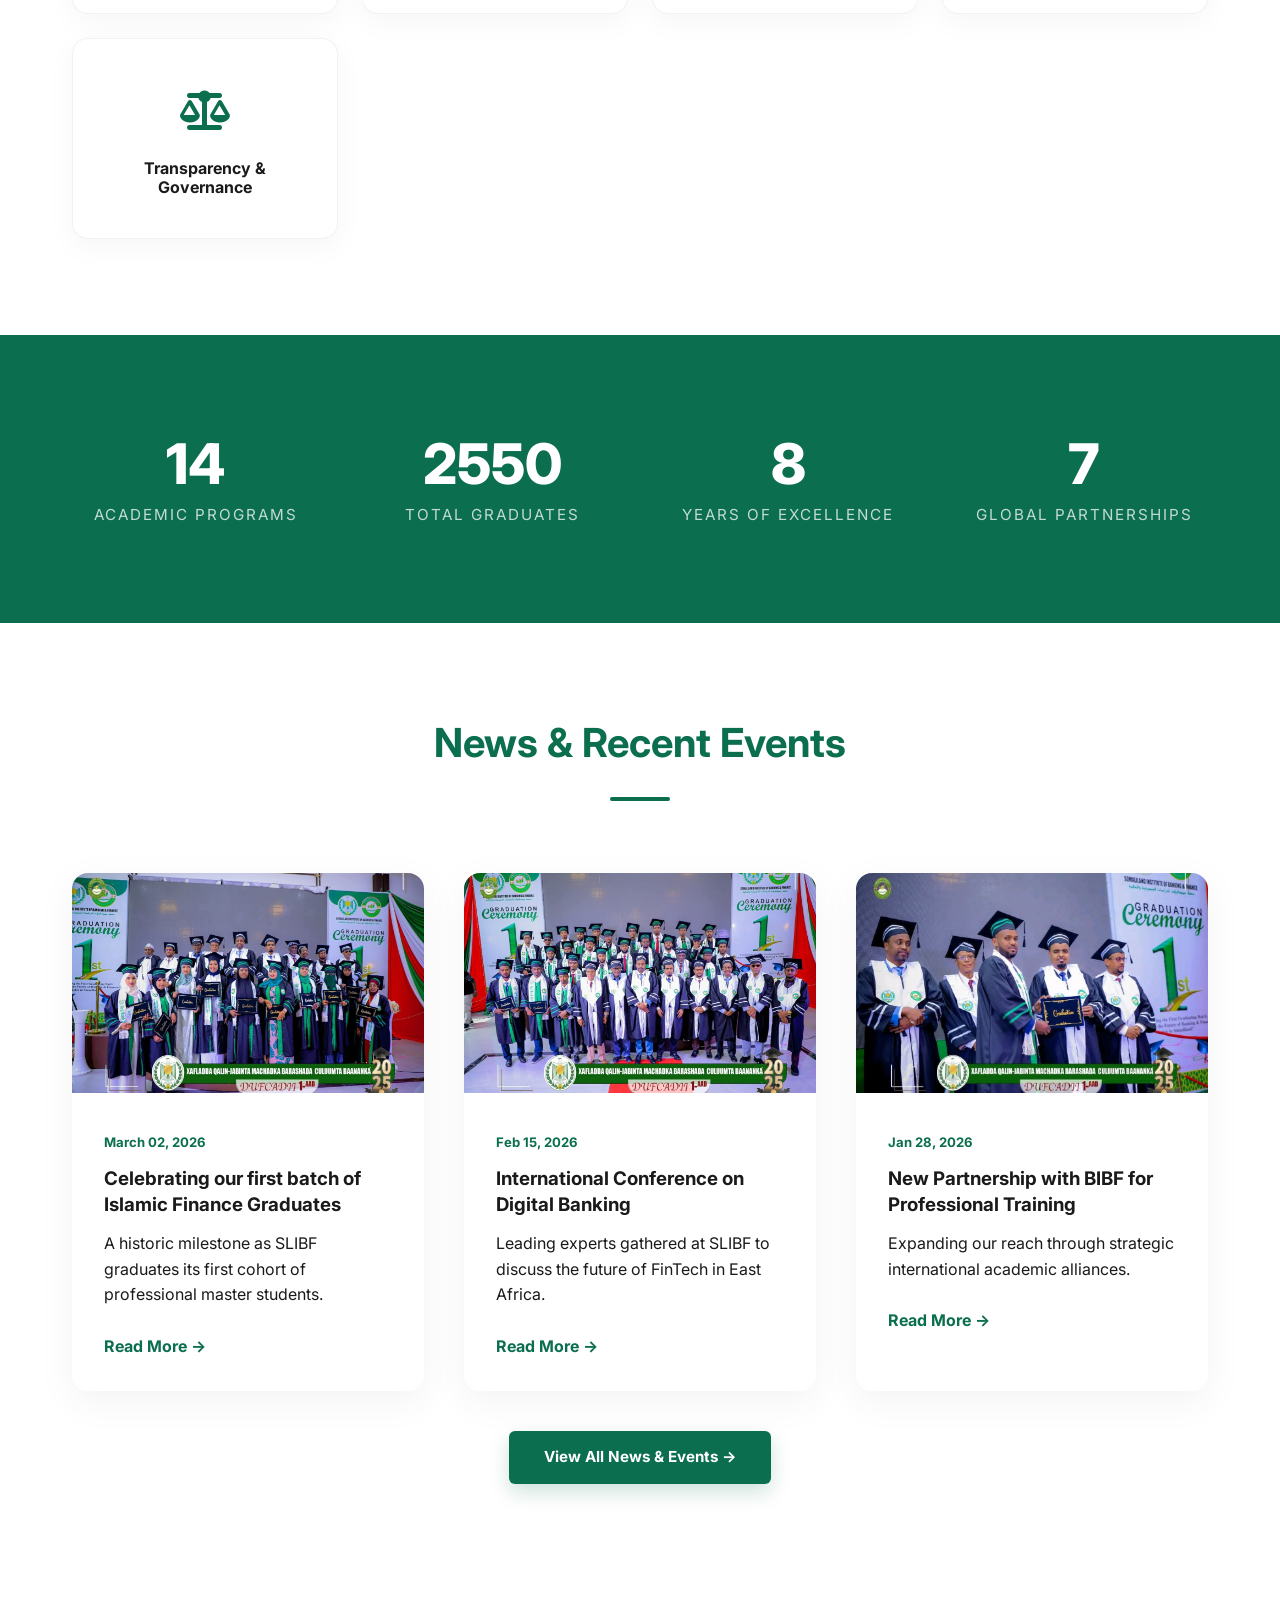
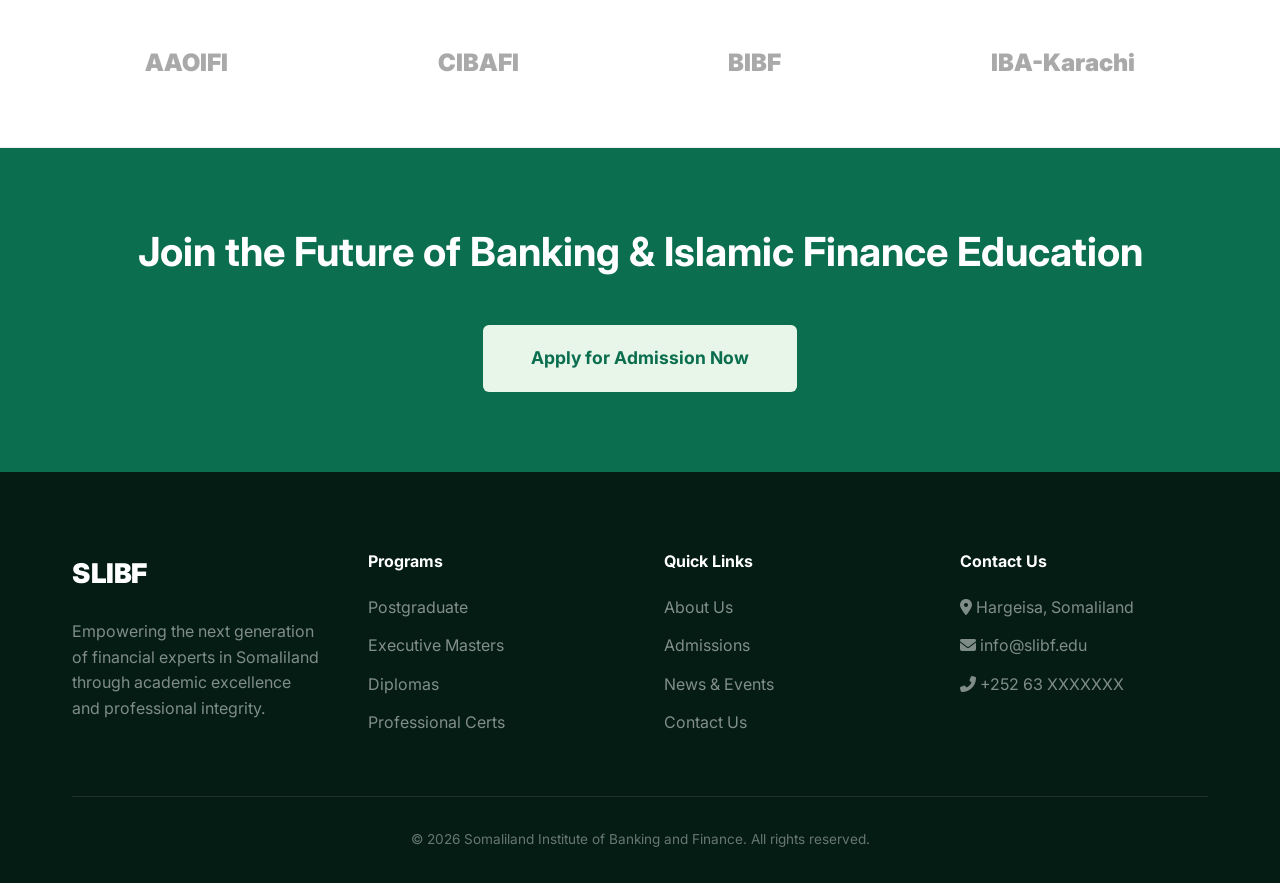
==== commit 20fcf838: "feat: introduce dedicated user role portals for teacher, admin, registrar, and student, along with r" ====
--- a/index.html
+++ b/index.html
@@ -23,14 +23,12 @@
     <div class="top-bar">
         <div class="container top-bar-container">
             <div class="top-bar-info">
-                <span><i class="fas fa-phone-alt"></i> +252 63 8474440</span>
+                <span><i class="fas fa-phone-alt"></i> +252 63 XXXXXXX</span>
                 <span><i class="fas fa-envelope"></i> info@slibf.edu</span>
-
+                <span><i class="fas fa-clock"></i> Sat - Thu: 8:00 AM - 4:00 PM</span>
             </div>
             <div class="top-bar-social">
-                <a href="https://www.facebook.com/share/182cvNQaNG/?mibextid=wwXIfr" target="_blank">
-                    <i class="fab fa-facebook-f"></i>
-                </a>
+                <a href="#"><i class="fab fa-facebook-f"></i></a>
                 <a href="#"><i class="fab fa-twitter"></i></a>
                 <a href="#"><i class="fab fa-linkedin-in"></i></a>
                 <a href="#"><i class="fab fa-instagram"></i></a>
@@ -41,10 +39,7 @@
     <!-- Navigation -->
     <nav>
         <div class="container nav-container">
-            <a href="index.html" class="logo">
-                <img src="images/logo institute.jpeg" alt="SLIBF Logo">
-                SLIBF
-            </a>
+            <a href="index.html" class="logo">SLIBF</a>
 
             <div class="hamburger">
                 <span></span>
@@ -97,9 +92,8 @@
                     <a href="programs.html" class="btn-pulse">
                         Explore Programs <i class="fas fa-arrow-right" style="margin-left:0.5rem"></i>
                     </a>
-                    <a href="#video-section"
-                        onclick="var vp = document.getElementById('videoPlayer'); if(!vp.querySelector('video')) vp.click();"
-                        class="btn-outline-play" title="Watch Campus Tour">
+                    <a href="https://www.youtube.com/watch?v=dQw4w9WgXcQ" target="_blank" class="btn-outline-play"
+                        title="Watch Campus Tour">
                         <div class="play-icon"><i class="fas fa-play"></i></div>
                         Campus Tour
                     </a>
@@ -110,8 +104,8 @@
                 <div class="circle-bg"></div>
                 <!-- Main floating graphic using Unsplash finance photo -->
                 <div class="hero-img-box">
-                    <img src="images/event.jpg">
-                    alt="Finance Students Collaborative">
+                    <img src="https://images.unsplash.com/photo-1554224155-8d04cb21cd6c?auto=format&fit=crop&q=80&w=800"
+                        alt="Finance Students Collaborative">
                     <div class="hero-img-overlay"></div>
                 </div>
 
@@ -121,8 +115,8 @@
                         <i class="fas fa-user-graduate"></i>
                     </div>
                     <div class="stat-box">
-                        <h4>100+</h4>
-                        <p>Successful </p>
+                        <h4>1,200+</h4>
+                        <p>Successful Alumni</p>
                     </div>
                 </div>
 
@@ -176,7 +170,7 @@
     </section>
 
     <!-- Video Section -->
-    <section class="video-section" id="video-section">
+    <section class="video-section">
         <div class="container">
             <div class="video-wrapper">
                 <div class="video-text reveal">
@@ -189,16 +183,16 @@
                             <p>Programs</p>
                         </div>
                         <div class="video-stat">
-                            <h3>100+</h3>
+                            <h3>5K+</h3>
                             <p>Graduates</p>
                         </div>
                         <div class="video-stat">
-                            <h3>2+</h3>
+                            <h3>15+</h3>
                             <p>Years</p>
                         </div>
                     </div>
                 </div>
-                <div class="video-container reveal" id="videoPlayer" onmouseenter="playVideo(this)">
+                <div class="video-container reveal" id="videoPlayer" onclick="playVideo(this)">
                     <img src="images/graduates.jpg" alt="SLIBF Campus Tour" class="video-thumbnail">
                     <div class="video-overlay">
                         <div class="play-btn-ring"></div>
@@ -234,7 +228,7 @@
                         <h3>Professional Certifications</h3>
                         <p>International standard certifications from global bodies like AAOIFI and CIBAFI.</p>
                         <br>
-                        <a href="programs.html" class="btn btn-secondary">Learn More</a>
+                        <a href="#" class="btn btn-secondary">Learn More</a>
                     </div>
                 </div>
                 <div class="card reveal">
@@ -244,7 +238,7 @@
                         <h3>Corporate Training</h3>
                         <p>Customized training solutions for financial institutions and government agencies.</p>
                         <br>
-                        <a href="programs.html" class="btn btn-secondary">Learn More</a>
+                        <a href="#" class="btn btn-secondary">Learn More</a>
                     </div>
                 </div>
             </div>
@@ -296,15 +290,15 @@
                     <h2 class="count">0</h2>
                     <p>Academic Programs</p>
                 </div>
-                <div class="stat-card reveal" data-target="100">
+                <div class="stat-card reveal" data-target="5000">
                     <h2 class="count">0</h2>
                     <p>Total Graduates</p>
                 </div>
-                <div class="stat-card reveal" data-target="2">
+                <div class="stat-card reveal" data-target="15">
                     <h2 class="count">0</h2>
                     <p>Years of Excellence</p>
                 </div>
-                <div class="stat-card reveal" data-target="4">
+                <div class="stat-card reveal" data-target="12">
                     <h2 class="count">0</h2>
                     <p>Global Partnerships</p>
                 </div>
@@ -316,49 +310,14 @@
     <section>
         <div class="container">
             <div class="section-title">
-                <h2>News & Recent Events</h2>
-                <span></span>
-            </div>
-            <div class="news-grid">
-                <article class="news-card reveal">
-                    <img src="images/faculty.jpg" class="news-img" alt="Graduation Event">
-                    <div class="news-content">
-                        <span class="news-date">Dec 18, 2025</span>
-                        <h3>Celebrating our first batch of Islamic Finance Graduates</h3>
-                        <p>A historic milestone as SLIBF graduates its first cohort of professional master students.</p>
-                        <br>
-                        <a href="news.html"
-                            style="color: var(--primary-color); font-weight: 700; text-decoration: none;">Read More
-                            →</a>
-                    </div>
-                </article>
-                <article class="news-card reveal">
-                    <img src="images/internship pic.jpeg" class="news-img" alt="Conference">
-                    <div class="news-content">
-                        <span class="news-date">Oct 08, 2025</span>
-                        <h3>Internship Program For Profesional Diploma In Banking and Finance Classes </h3>
-                        <p>"The Somaliland Institute of Banking & Finance (SLIBF) officially marked the conclusion of
-                            its Guest Lecture Series, a key component of the Internship Program for Professional Diploma
-                            in Banking and Finance students. Held between Sept 24 and Oct 8, 2025, the program bridged
-                            the gap between academic theory and industry practice.</p>
-                        <br>
-                        <a href="news.html"
-                            style="color: var(--primary-color); font-weight: 700; text-decoration: none;">Read More
-                            →</a>
-                    </div>
-                </article>
-                <article class="news-card reveal">
-                    <img src="images/hero_bg.jpg" class="news-img" alt="Partnership">
-                    <div class="news-content">
-                        <span class="news-date">Jan 28, 2026</span>
-                        <h3>New Partnership with BIBF for Professional Training</h3>
-                        <p>Expanding our reach through strategic international academic alliances.</p>
-                        <br>
-                        <a href="news.html"
-                            style="color: var(--primary-color); font-weight: 700; text-decoration: none;">Read More
-                            →</a>
-                    </div>
-                </article>
+                <h2>News &amp; Recent Events</h2>
+                <span></span>
+            </div>
+            <div class="news-grid" id="home-news-grid">
+                <!-- Dynamically filled by script below -->
+            </div>
+            <div style="text-align:center; margin-top:2.5rem;">
+                <a href="news.html" class="btn btn-primary">View All News &amp; Events →</a>
             </div>
         </div>
     </section>
@@ -370,7 +329,7 @@
                 <div class="partner-logo">AAOIFI</div>
                 <div class="partner-logo">CIBAFI</div>
                 <div class="partner-logo">BIBF</div>
-                <!-- <div class="partner-logo">IBA-Karachi</div> -->
+                <div class="partner-logo">IBA-Karachi</div>
             </div>
         </div>
     </section>
@@ -428,6 +387,83 @@
     </footer>
 
     <script src="js/script.js"></script>
+    <script>
+        // ── Live News from Registrar Dashboard ──────────────
+        (function () {
+            const STATIC_NEWS = [
+                {
+                    title: 'Celebrating our first batch of Islamic Finance Graduates',
+                    content: 'A historic milestone as SLIBF graduates its first cohort of professional master students.',
+                    date: 'March 02, 2026',
+                    category: 'Event',
+                    img: 'images/graduates.jpg'
+                },
+                {
+                    title: 'International Conference on Digital Banking',
+                    content: 'Leading experts gathered at SLIBF to discuss the future of FinTech in East Africa.',
+                    date: 'Feb 15, 2026',
+                    category: 'Event',
+                    img: 'images/faculty.jpg'
+                },
+                {
+                    title: 'New Partnership with BIBF for Professional Training',
+                    content: 'Expanding our reach through strategic international academic alliances.',
+                    date: 'Jan 28, 2026',
+                    category: 'Partnership',
+                    img: 'images/hero_bg.jpg'
+                }
+            ];
+
+            function formatDate(iso) {
+                if (!iso) return '';
+                const d = new Date(iso);
+                return d.toLocaleDateString('en-US', { year: 'numeric', month: 'long', day: 'numeric' });
+            }
+
+            function newsCardHTML(item, isLive) {
+                if (isLive) {
+                    // Cards from registrar dashboard (no image, use gradient header)
+                    return `
+                        <article class="news-card reveal" style="display:flex; flex-direction:column;">
+                            <div style="background:linear-gradient(135deg,#064e3b,#0b6e4f); padding:1.5rem;">
+                                <span style="font-size:10px; font-weight:700; text-transform:uppercase; letter-spacing:1px; background:rgba(255,255,255,0.2); color:white; padding:3px 10px; border-radius:20px;">${item.category}</span>
+                                <h3 style="color:white; margin:0.8rem 0 0; font-size:1rem; line-height:1.4;">${item.title}</h3>
+                            </div>
+                            <div class="news-content" style="flex:1;">
+                                <span class="news-date">${formatDate(item.date)}</span>
+                                <p>${item.content}</p>
+                                <br>
+                                <a href="news.html" style="color:var(--primary-color); font-weight:700; text-decoration:none;">Read More →</a>
+                            </div>
+                        </article>`;
+                } else {
+                    return `
+                        <article class="news-card reveal">
+                            <img src="${item.img}" class="news-img" alt="${item.title}">
+                            <div class="news-content">
+                                <span class="news-date">${item.date}</span>
+                                <h3>${item.title}</h3>
+                                <p>${item.content}</p>
+                                <br>
+                                <a href="news.html" style="color:var(--primary-color); font-weight:700; text-decoration:none;">Read More →</a>
+                            </div>
+                        </article>`;
+                }
+            }
+
+            const grid = document.getElementById('home-news-grid');
+            const liveNews = JSON.parse(localStorage.getItem('slibf_news')) || [];
+
+            if (liveNews.length > 0) {
+                // Show up to 3 most recent live posts from registrar
+                const toShow = liveNews.slice(0, 3);
+                grid.innerHTML = toShow.map(n => newsCardHTML(n, true)).join('');
+            } else {
+                // No live news yet — fall back to static cards
+                grid.innerHTML = STATIC_NEWS.map(n => newsCardHTML(n, false)).join('');
+            }
+        })();
+    </script>
 </body>
 
 </html>
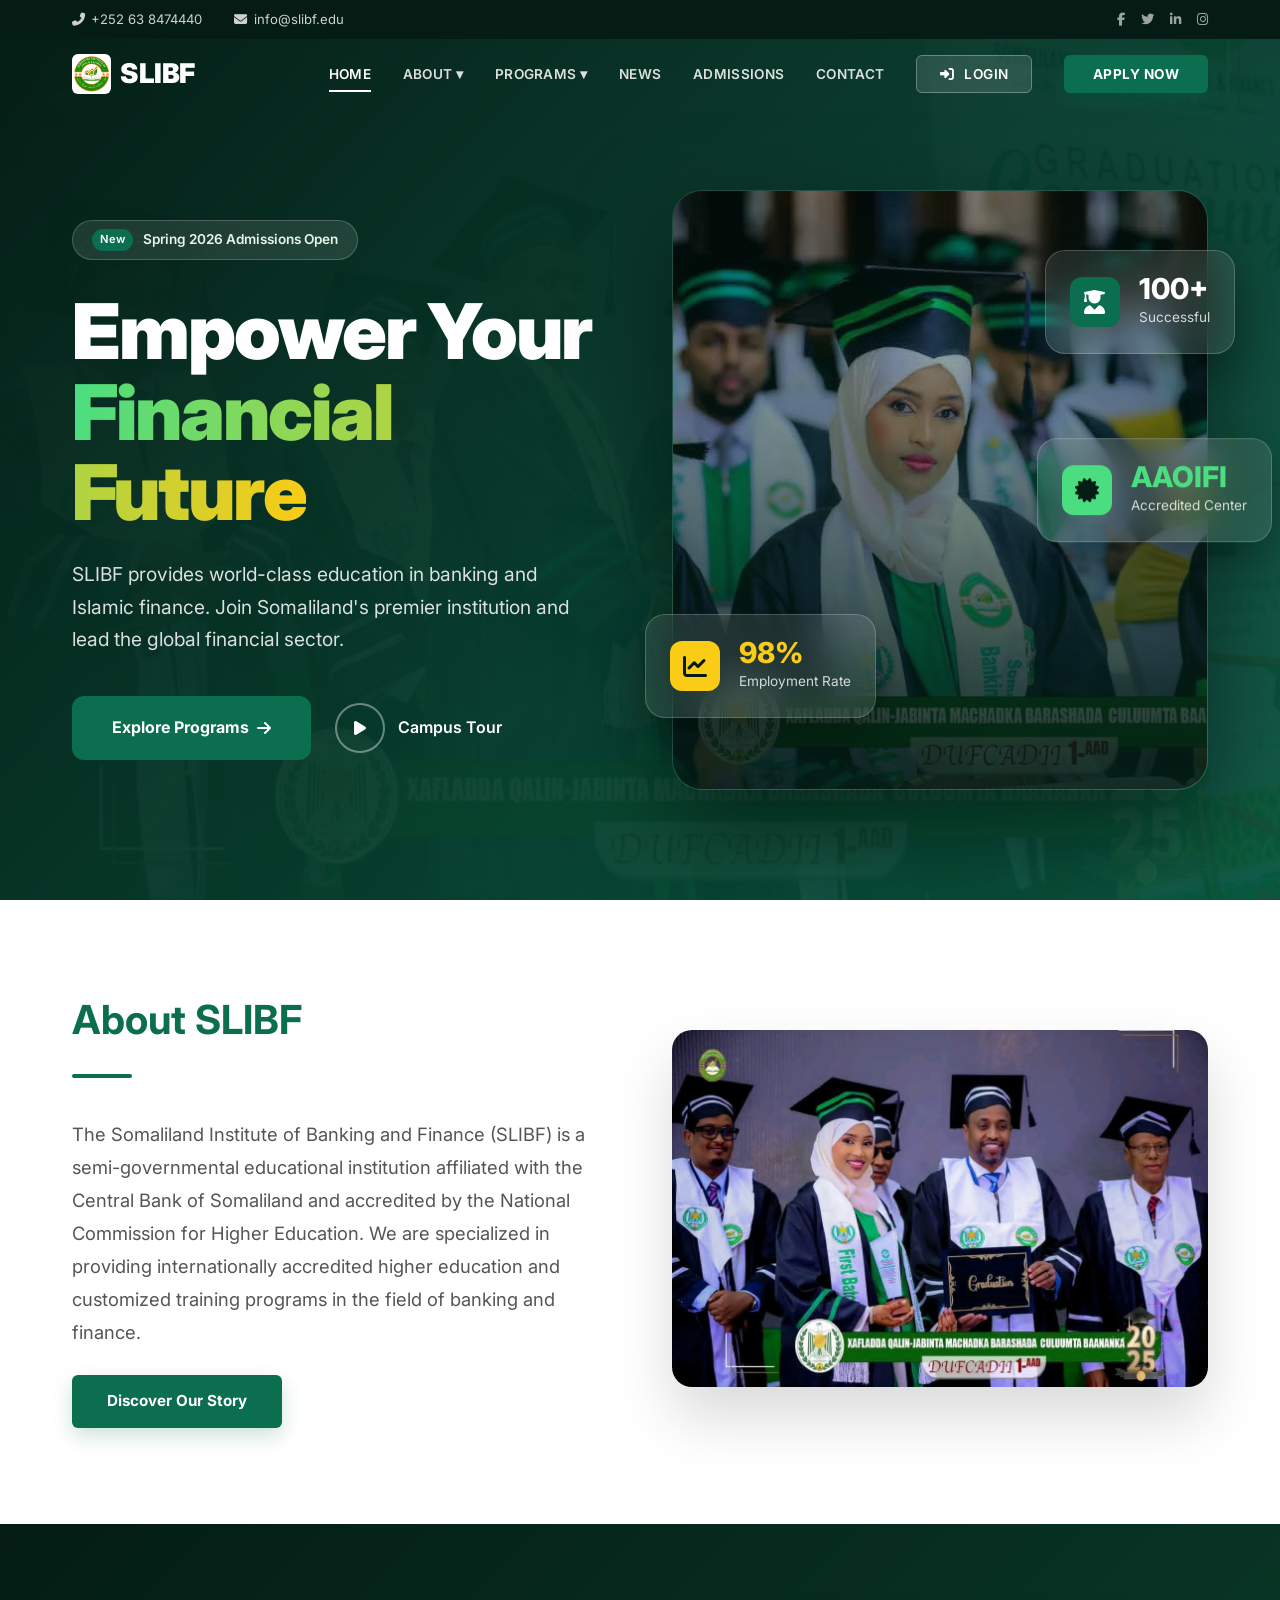
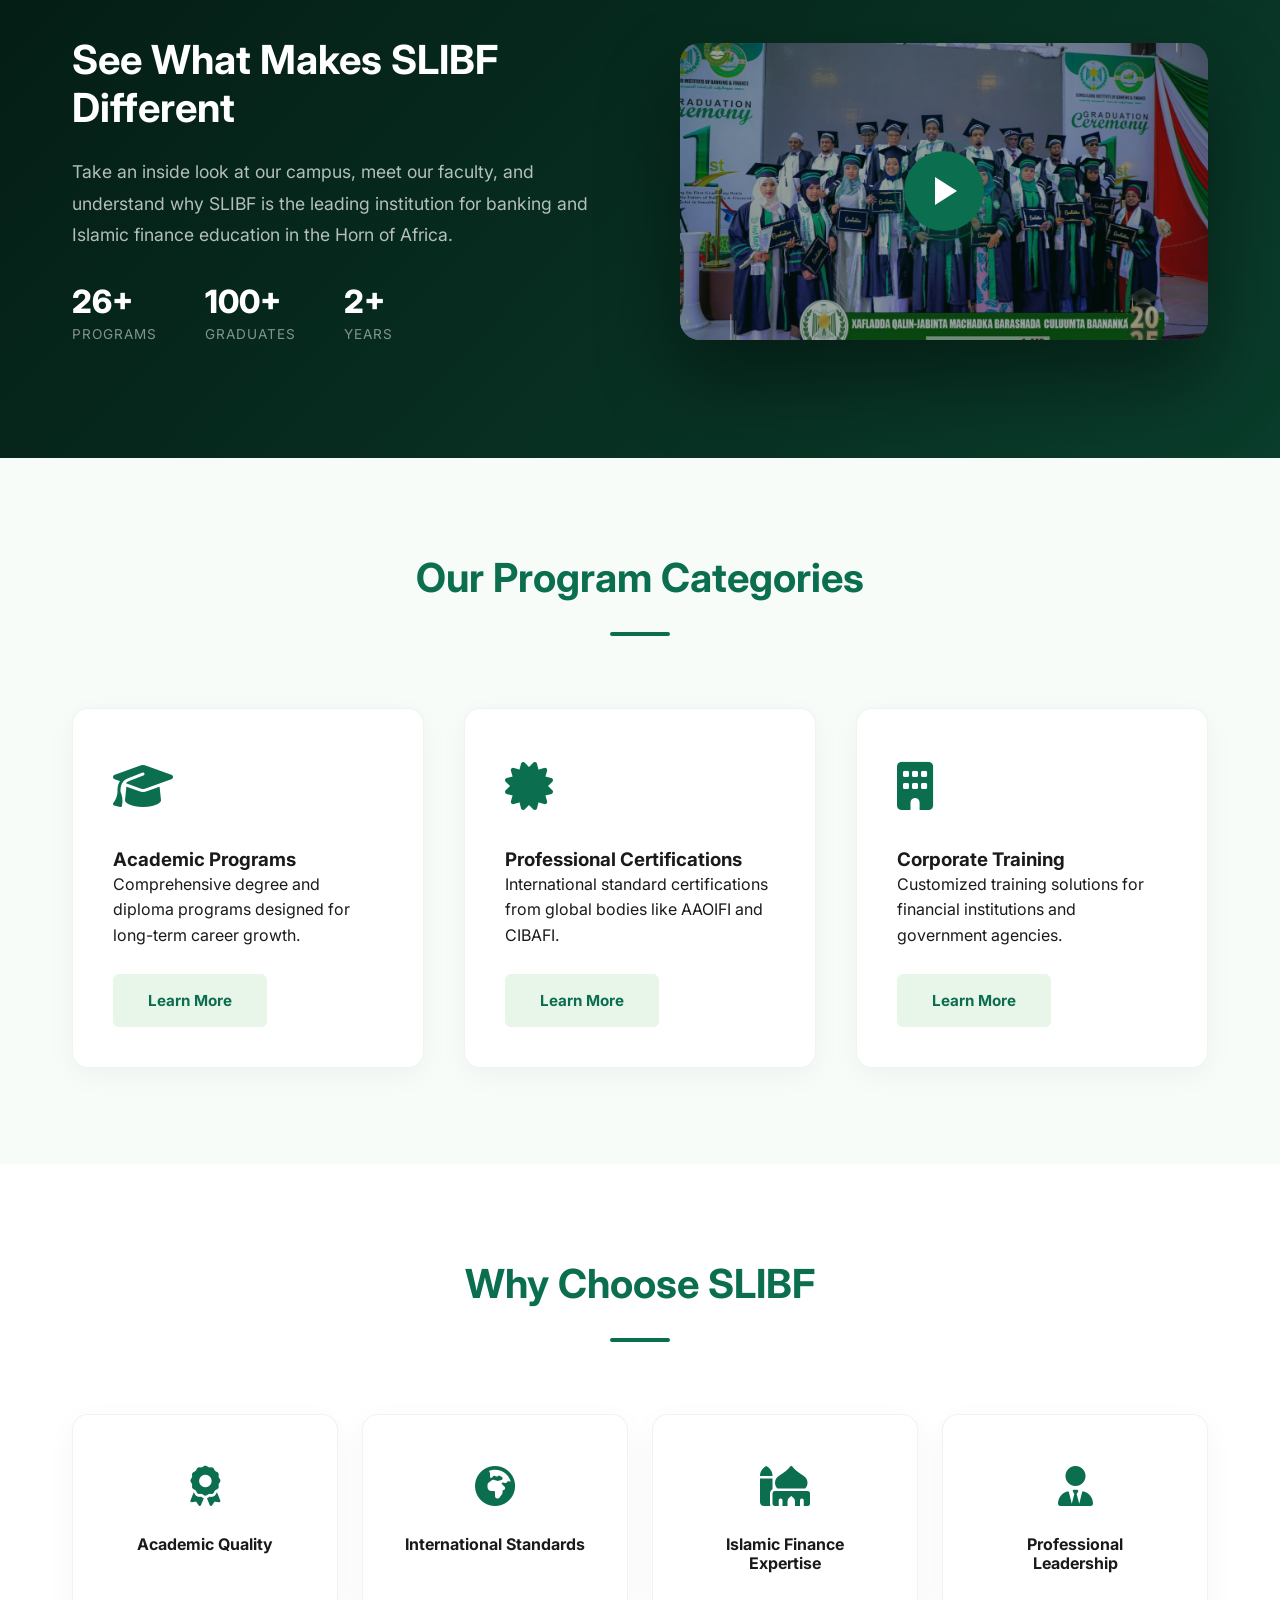
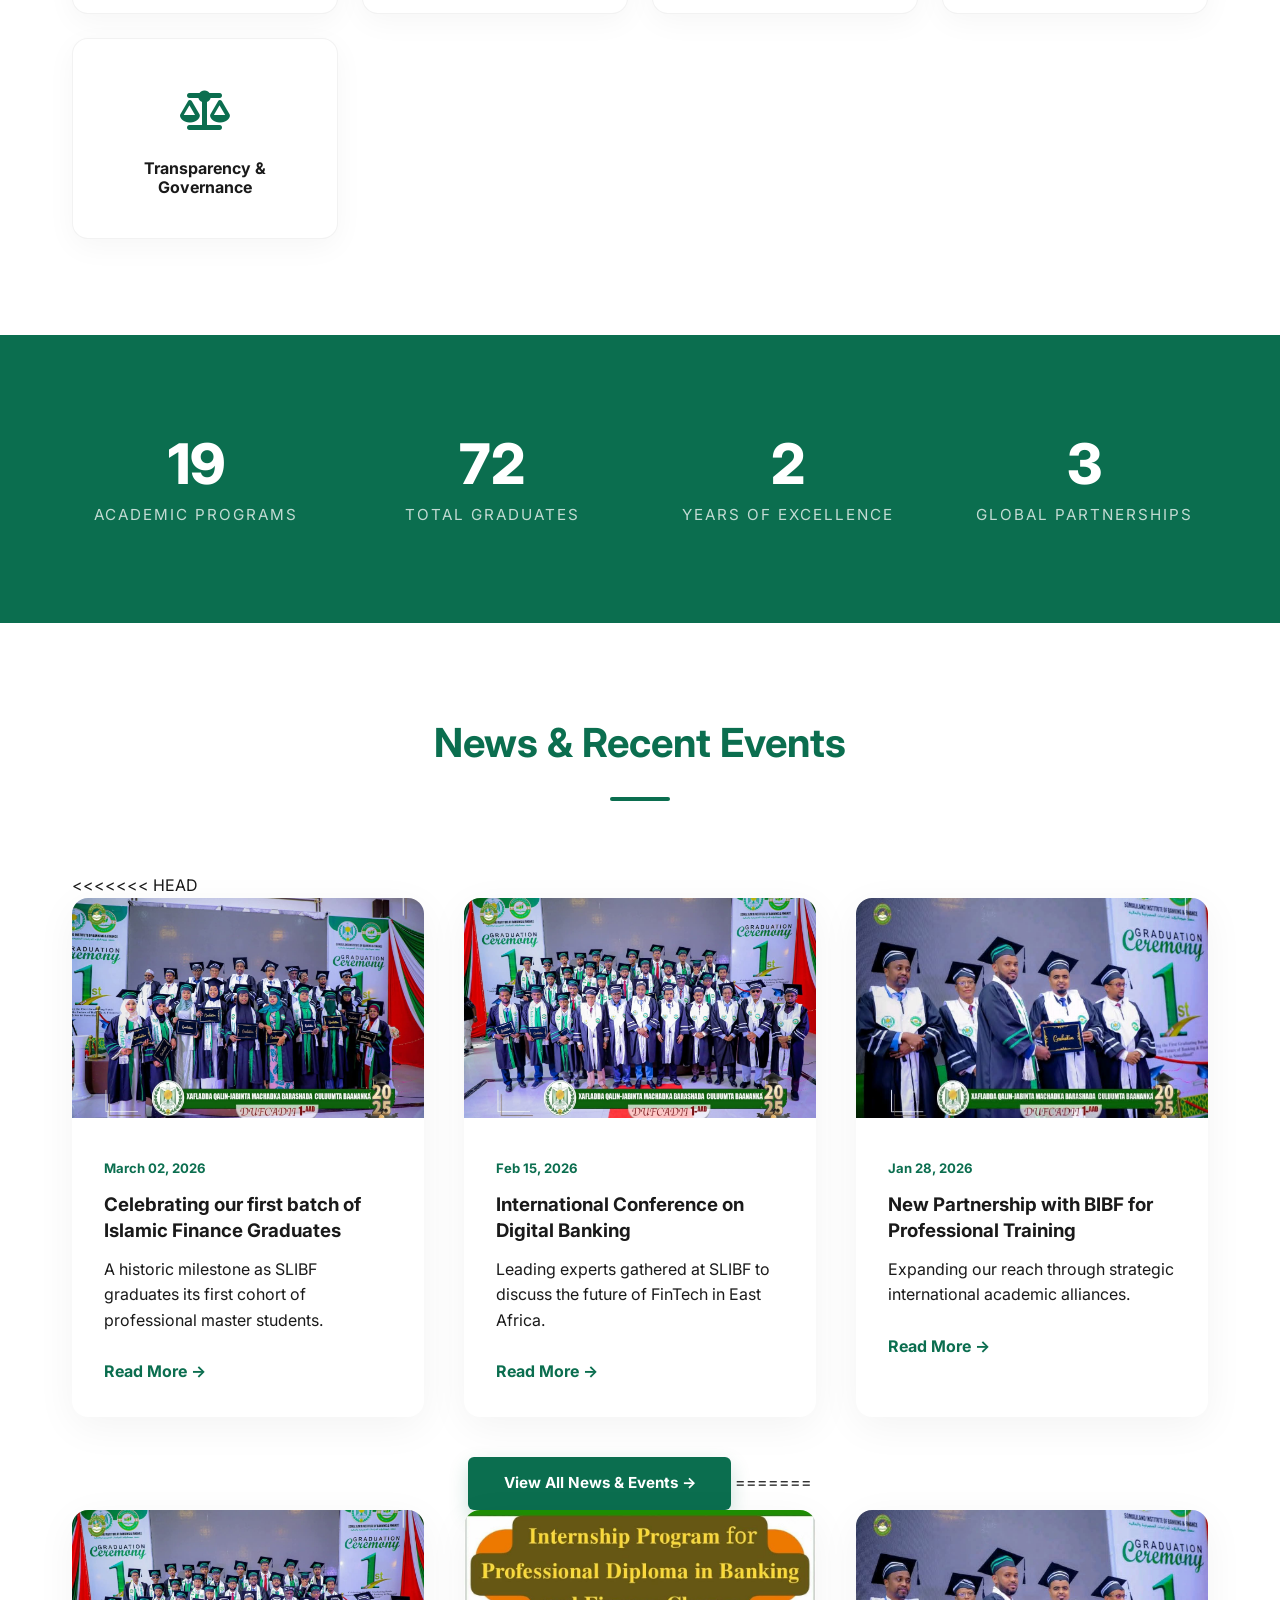
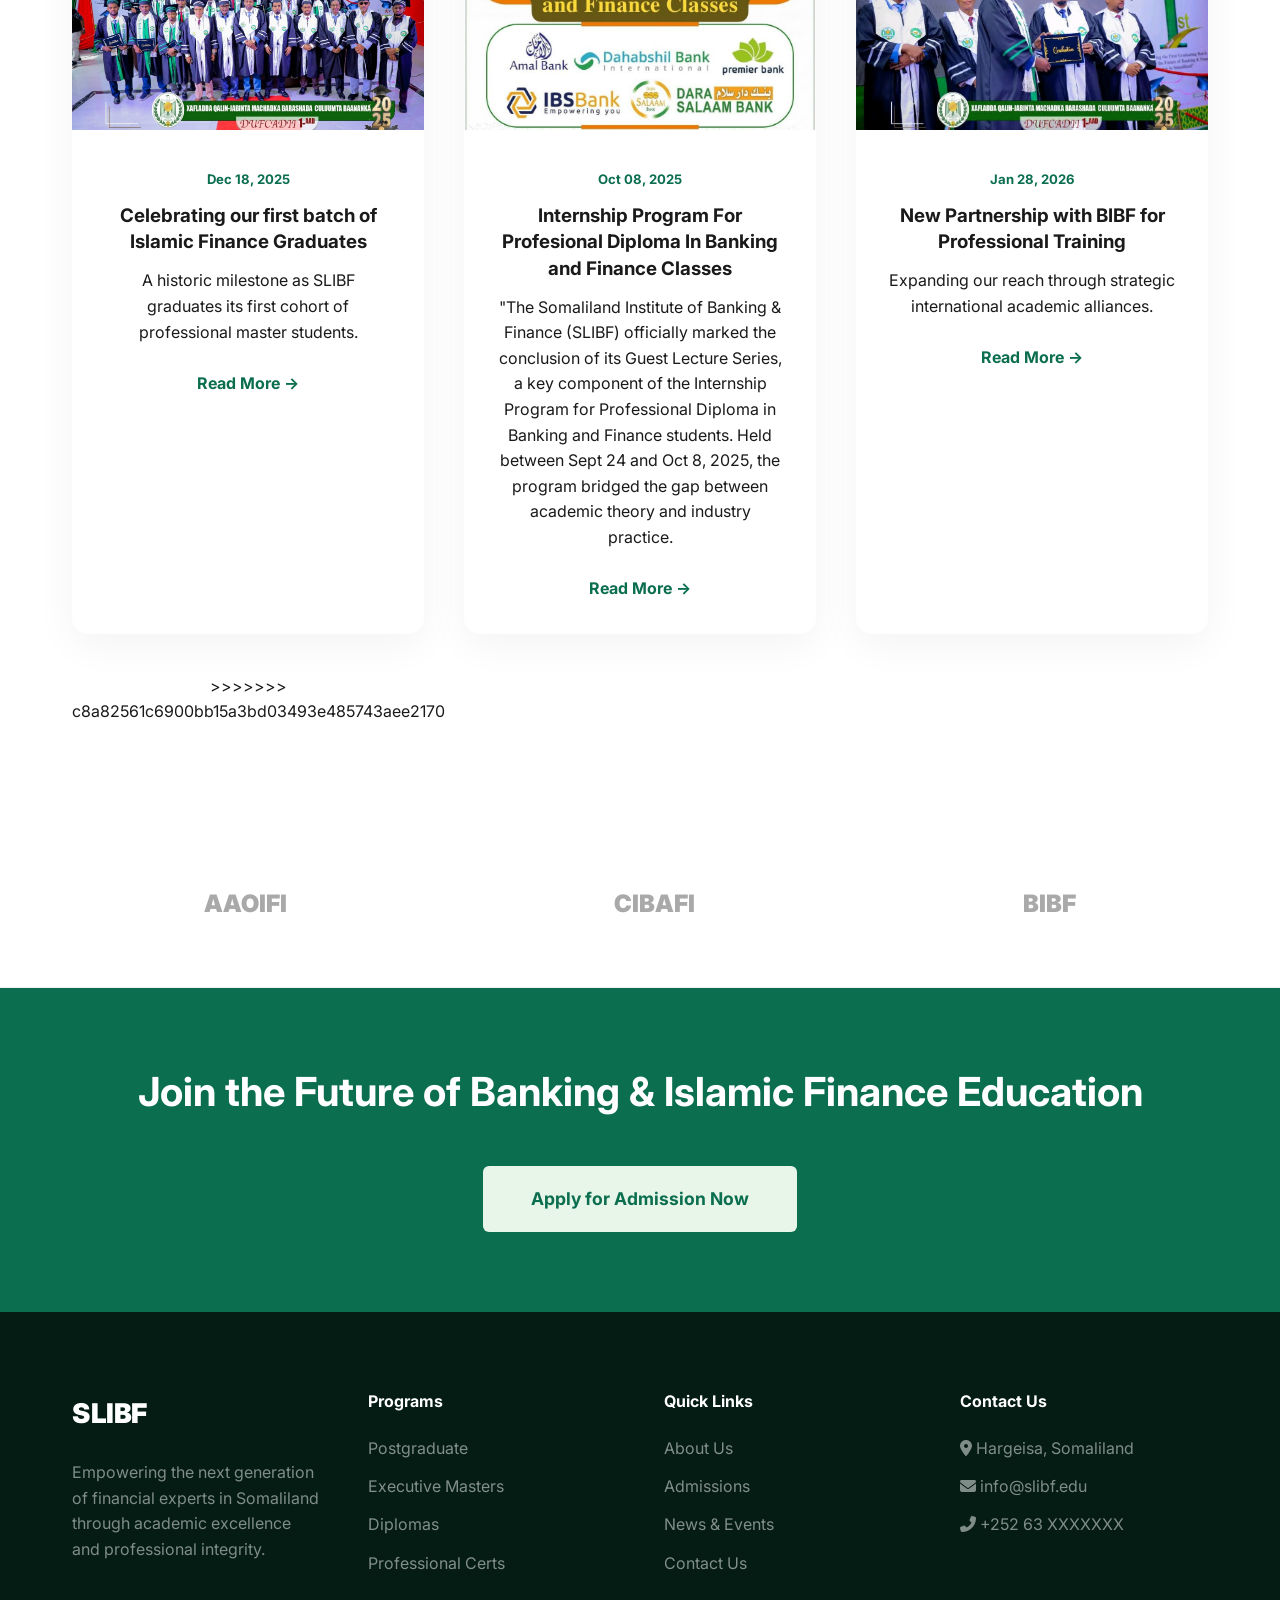
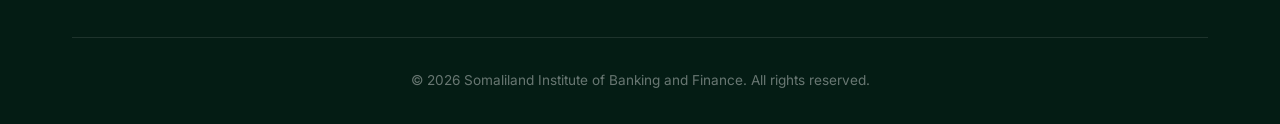
==== commit f789c946: "update" ====
--- a/index.html
+++ b/index.html
@@ -23,12 +23,14 @@
     <div class="top-bar">
         <div class="container top-bar-container">
             <div class="top-bar-info">
-                <span><i class="fas fa-phone-alt"></i> +252 63 XXXXXXX</span>
+                <span><i class="fas fa-phone-alt"></i> +252 63 8474440</span>
                 <span><i class="fas fa-envelope"></i> info@slibf.edu</span>
-                <span><i class="fas fa-clock"></i> Sat - Thu: 8:00 AM - 4:00 PM</span>
+
             </div>
             <div class="top-bar-social">
-                <a href="#"><i class="fab fa-facebook-f"></i></a>
+                <a href="https://www.facebook.com/share/182cvNQaNG/?mibextid=wwXIfr" target="_blank">
+                    <i class="fab fa-facebook-f"></i>
+                </a>
                 <a href="#"><i class="fab fa-twitter"></i></a>
                 <a href="#"><i class="fab fa-linkedin-in"></i></a>
                 <a href="#"><i class="fab fa-instagram"></i></a>
@@ -39,7 +41,10 @@
     <!-- Navigation -->
     <nav>
         <div class="container nav-container">
-            <a href="index.html" class="logo">SLIBF</a>
+            <a href="index.html" class="logo">
+                <img src="images/logo institute.jpeg" alt="SLIBF Logo">
+                SLIBF
+            </a>
 
             <div class="hamburger">
                 <span></span>
@@ -92,8 +97,9 @@
                     <a href="programs.html" class="btn-pulse">
                         Explore Programs <i class="fas fa-arrow-right" style="margin-left:0.5rem"></i>
                     </a>
-                    <a href="https://www.youtube.com/watch?v=dQw4w9WgXcQ" target="_blank" class="btn-outline-play"
-                        title="Watch Campus Tour">
+                    <a href="#video-section"
+                        onclick="var vp = document.getElementById('videoPlayer'); if(!vp.querySelector('video')) vp.click();"
+                        class="btn-outline-play" title="Watch Campus Tour">
                         <div class="play-icon"><i class="fas fa-play"></i></div>
                         Campus Tour
                     </a>
@@ -104,8 +110,8 @@
                 <div class="circle-bg"></div>
                 <!-- Main floating graphic using Unsplash finance photo -->
                 <div class="hero-img-box">
-                    <img src="https://images.unsplash.com/photo-1554224155-8d04cb21cd6c?auto=format&fit=crop&q=80&w=800"
-                        alt="Finance Students Collaborative">
+                    <img src="images/event.jpg">
+                    alt="Finance Students Collaborative">
                     <div class="hero-img-overlay"></div>
                 </div>
 
@@ -115,8 +121,8 @@
                         <i class="fas fa-user-graduate"></i>
                     </div>
                     <div class="stat-box">
-                        <h4>1,200+</h4>
-                        <p>Successful Alumni</p>
+                        <h4>100+</h4>
+                        <p>Successful </p>
                     </div>
                 </div>
 
@@ -170,7 +176,7 @@
     </section>
 
     <!-- Video Section -->
-    <section class="video-section">
+    <section class="video-section" id="video-section">
         <div class="container">
             <div class="video-wrapper">
                 <div class="video-text reveal">
@@ -183,16 +189,16 @@
                             <p>Programs</p>
                         </div>
                         <div class="video-stat">
-                            <h3>5K+</h3>
+                            <h3>100+</h3>
                             <p>Graduates</p>
                         </div>
                         <div class="video-stat">
-                            <h3>15+</h3>
+                            <h3>2+</h3>
                             <p>Years</p>
                         </div>
                     </div>
                 </div>
-                <div class="video-container reveal" id="videoPlayer" onclick="playVideo(this)">
+                <div class="video-container reveal" id="videoPlayer" onmouseenter="playVideo(this)">
                     <img src="images/graduates.jpg" alt="SLIBF Campus Tour" class="video-thumbnail">
                     <div class="video-overlay">
                         <div class="play-btn-ring"></div>
@@ -228,7 +234,7 @@
                         <h3>Professional Certifications</h3>
                         <p>International standard certifications from global bodies like AAOIFI and CIBAFI.</p>
                         <br>
-                        <a href="#" class="btn btn-secondary">Learn More</a>
+                        <a href="programs.html" class="btn btn-secondary">Learn More</a>
                     </div>
                 </div>
                 <div class="card reveal">
@@ -238,7 +244,7 @@
                         <h3>Corporate Training</h3>
                         <p>Customized training solutions for financial institutions and government agencies.</p>
                         <br>
-                        <a href="#" class="btn btn-secondary">Learn More</a>
+                        <a href="programs.html" class="btn btn-secondary">Learn More</a>
                     </div>
                 </div>
             </div>
@@ -290,15 +296,15 @@
                     <h2 class="count">0</h2>
                     <p>Academic Programs</p>
                 </div>
-                <div class="stat-card reveal" data-target="5000">
+                <div class="stat-card reveal" data-target="100">
                     <h2 class="count">0</h2>
                     <p>Total Graduates</p>
                 </div>
-                <div class="stat-card reveal" data-target="15">
+                <div class="stat-card reveal" data-target="2">
                     <h2 class="count">0</h2>
                     <p>Years of Excellence</p>
                 </div>
-                <div class="stat-card reveal" data-target="12">
+                <div class="stat-card reveal" data-target="4">
                     <h2 class="count">0</h2>
                     <p>Global Partnerships</p>
                 </div>
@@ -313,11 +319,54 @@
                 <h2>News &amp; Recent Events</h2>
                 <span></span>
             </div>
+<<<<<<< HEAD
             <div class="news-grid" id="home-news-grid">
                 <!-- Dynamically filled by script below -->
             </div>
             <div style="text-align:center; margin-top:2.5rem;">
                 <a href="news.html" class="btn btn-primary">View All News &amp; Events →</a>
+=======
+            <div class="news-grid">
+                <article class="news-card reveal">
+                    <img src="images/faculty.jpg" class="news-img" alt="Graduation Event">
+                    <div class="news-content">
+                        <span class="news-date">Dec 18, 2025</span>
+                        <h3>Celebrating our first batch of Islamic Finance Graduates</h3>
+                        <p>A historic milestone as SLIBF graduates its first cohort of professional master students.</p>
+                        <br>
+                        <a href="news.html"
+                            style="color: var(--primary-color); font-weight: 700; text-decoration: none;">Read More
+                            →</a>
+                    </div>
+                </article>
+                <article class="news-card reveal">
+                    <img src="images/internship pic.jpeg" class="news-img" alt="Conference">
+                    <div class="news-content">
+                        <span class="news-date">Oct 08, 2025</span>
+                        <h3>Internship Program For Profesional Diploma In Banking and Finance Classes </h3>
+                        <p>"The Somaliland Institute of Banking & Finance (SLIBF) officially marked the conclusion of
+                            its Guest Lecture Series, a key component of the Internship Program for Professional Diploma
+                            in Banking and Finance students. Held between Sept 24 and Oct 8, 2025, the program bridged
+                            the gap between academic theory and industry practice.</p>
+                        <br>
+                        <a href="news.html"
+                            style="color: var(--primary-color); font-weight: 700; text-decoration: none;">Read More
+                            →</a>
+                    </div>
+                </article>
+                <article class="news-card reveal">
+                    <img src="images/hero_bg.jpg" class="news-img" alt="Partnership">
+                    <div class="news-content">
+                        <span class="news-date">Jan 28, 2026</span>
+                        <h3>New Partnership with BIBF for Professional Training</h3>
+                        <p>Expanding our reach through strategic international academic alliances.</p>
+                        <br>
+                        <a href="news.html"
+                            style="color: var(--primary-color); font-weight: 700; text-decoration: none;">Read More
+                            →</a>
+                    </div>
+                </article>
+>>>>>>> c8a82561c6900bb15a3bd03493e485743aee2170
             </div>
         </div>
     </section>
@@ -329,7 +378,7 @@
                 <div class="partner-logo">AAOIFI</div>
                 <div class="partner-logo">CIBAFI</div>
                 <div class="partner-logo">BIBF</div>
-                <div class="partner-logo">IBA-Karachi</div>
+                <!-- <div class="partner-logo">IBA-Karachi</div> -->
             </div>
         </div>
     </section>
